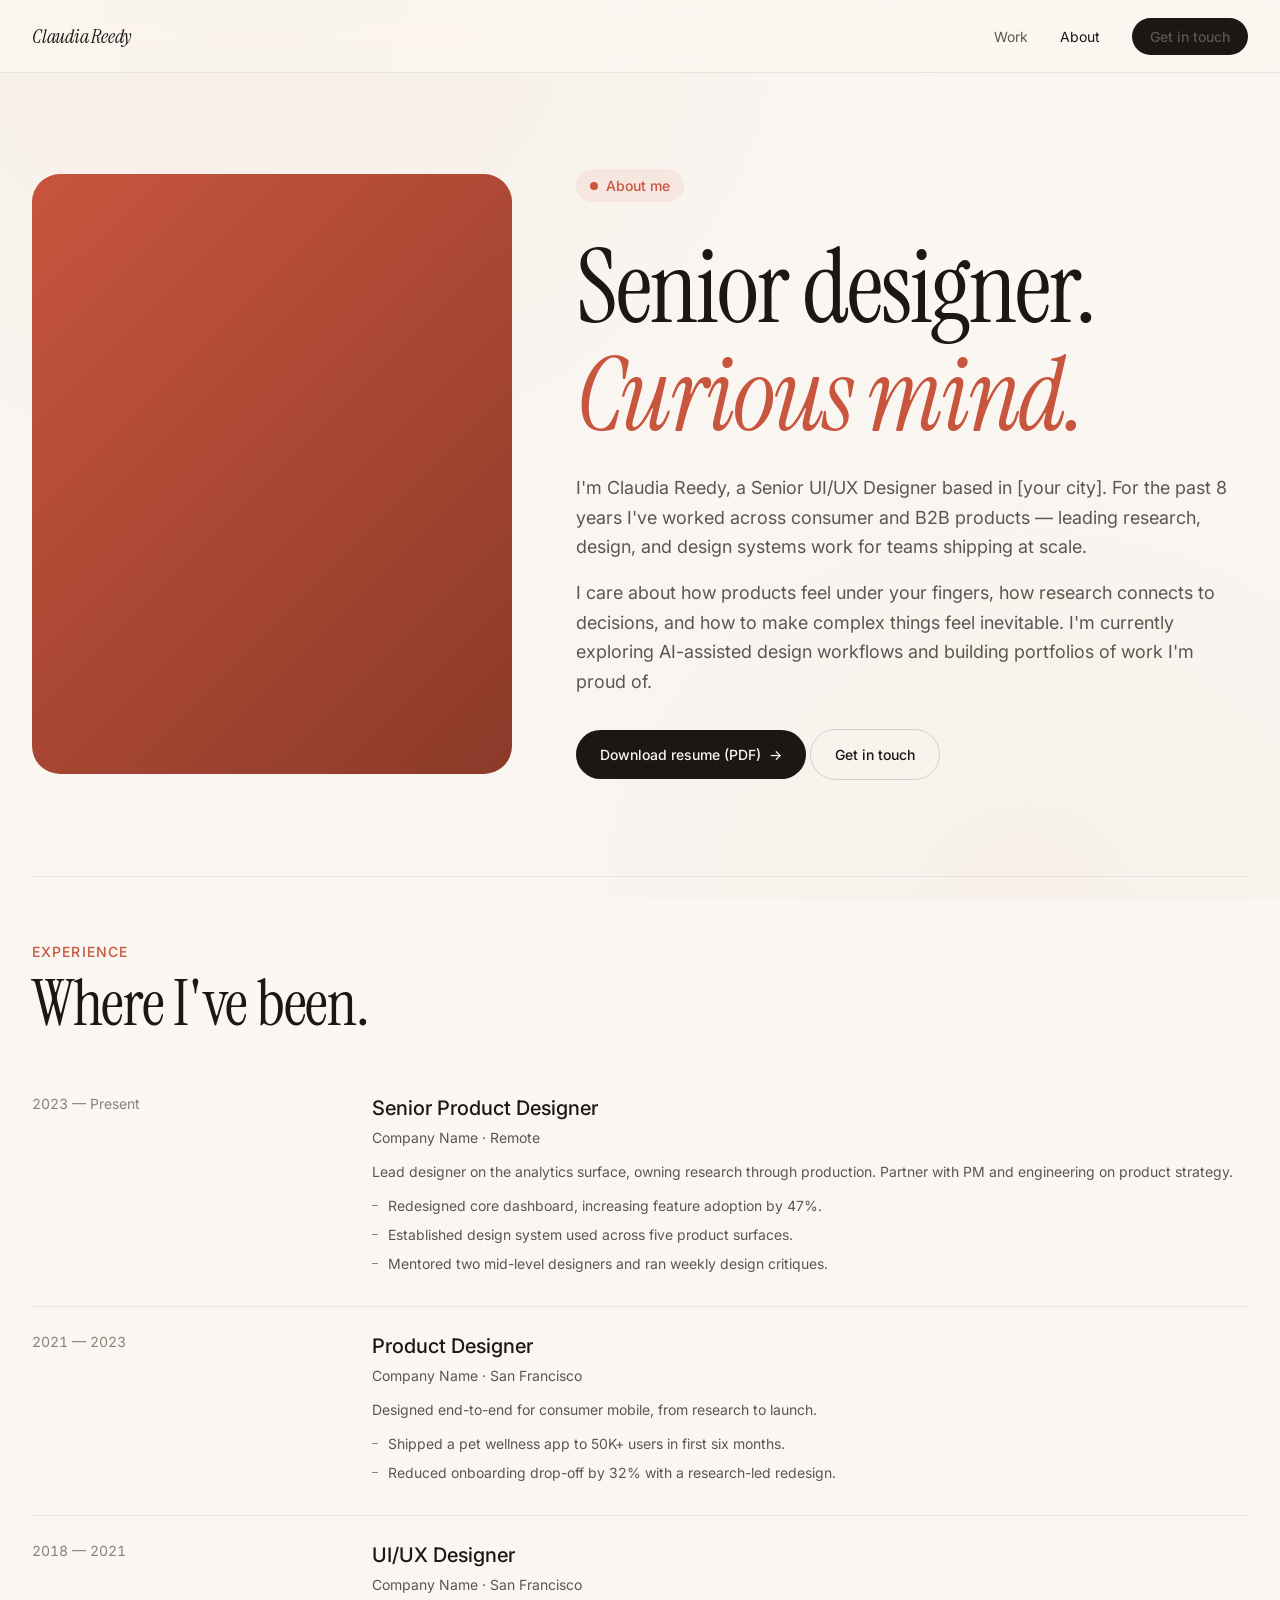
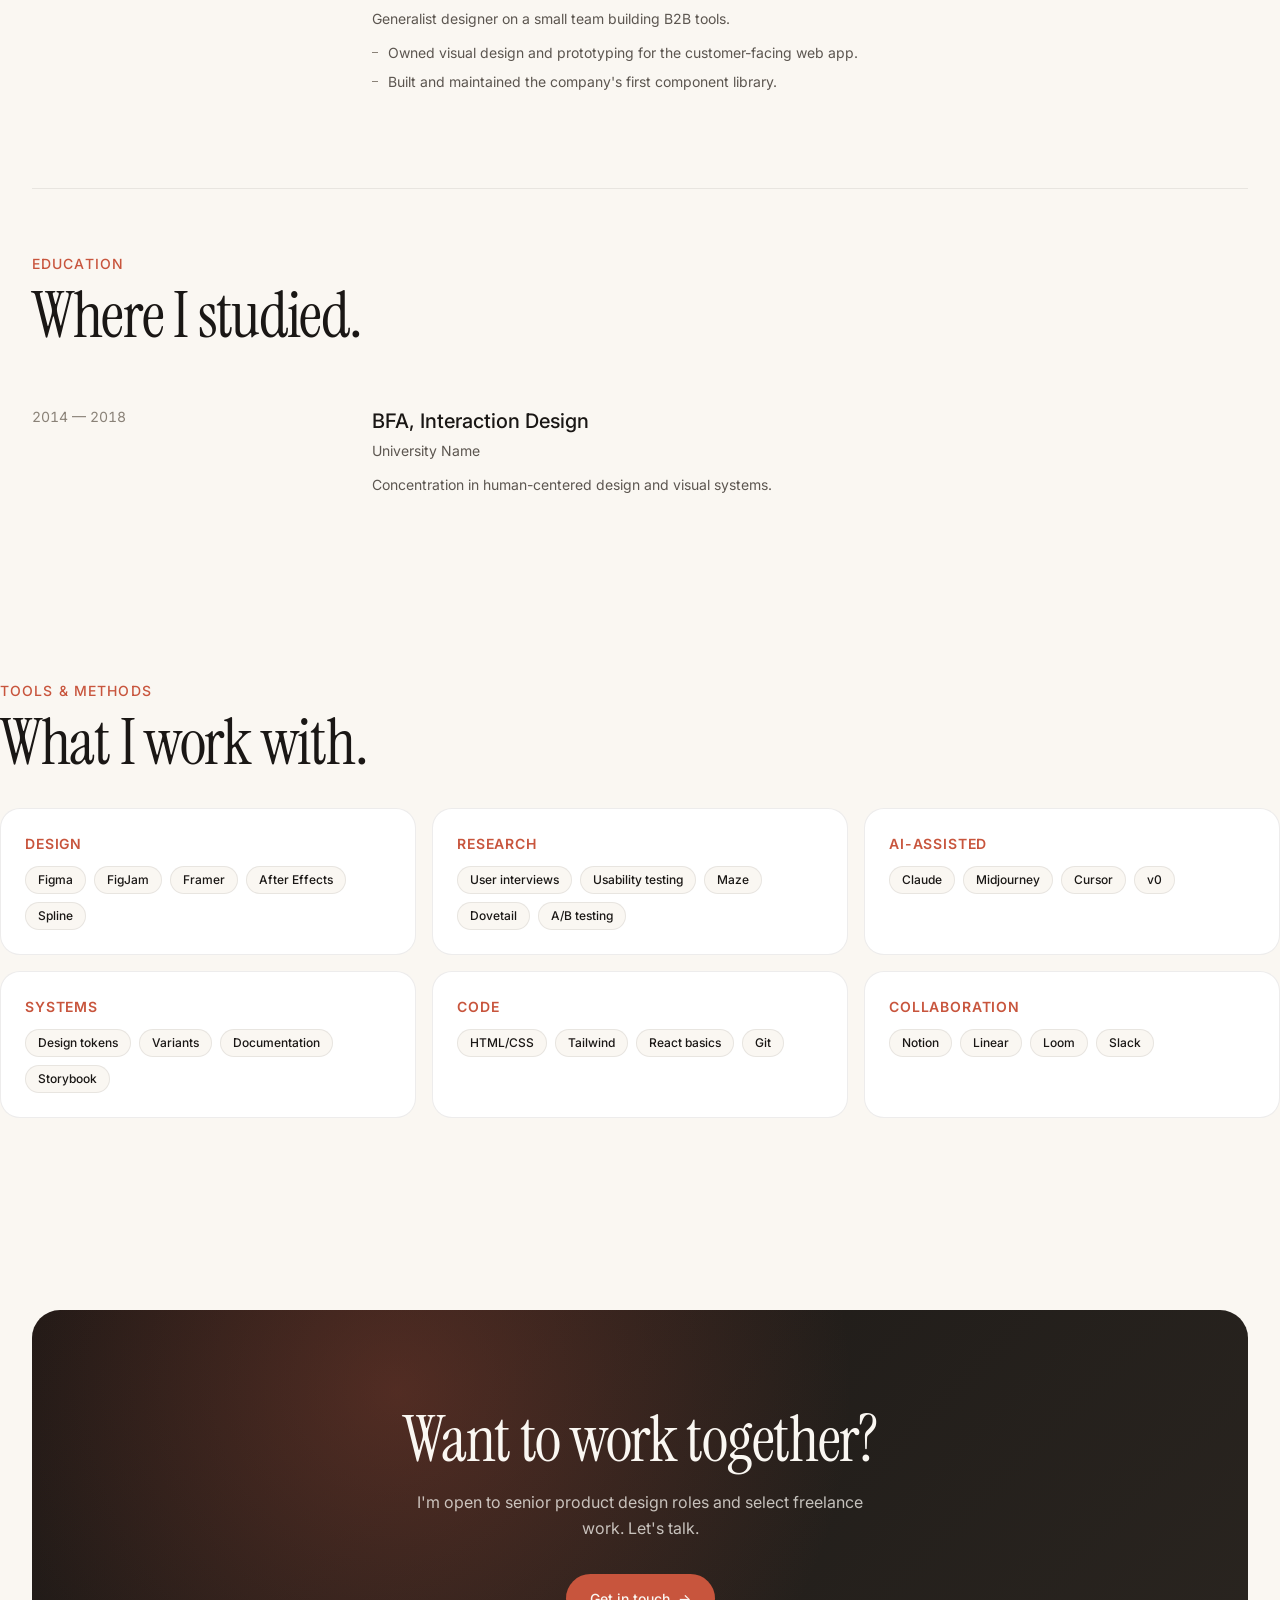
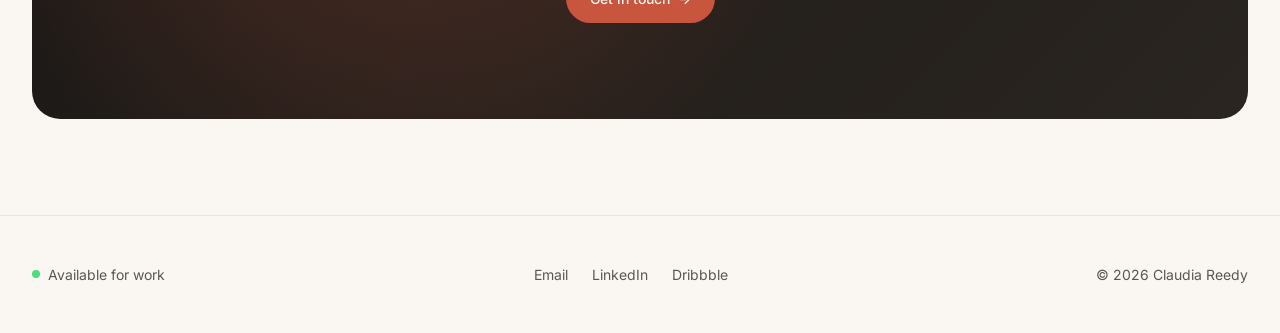
==== about.html @ d83b1065 "Initial portfolio scaffold Static HTML/CSS portfolio site for Claudia Reedy, Senior UI/UX Designer. " ====
<!DOCTYPE html>
<html lang="en">
<head>
  <meta charset="UTF-8" />
  <meta name="viewport" content="width=device-width, initial-scale=1.0" />
  <title>About — Claudia Reedy</title>
  <meta name="description" content="Senior UI/UX Designer with 8+ years of experience. Resume, skills, and tools." />
  <link rel="stylesheet" href="css/main.css" />
</head>
<body>

  <header class="nav">
    <div class="nav-inner">
      <a href="index.html" class="nav-brand">Claudia Reedy</a>
      <nav class="nav-links" aria-label="Primary">
        <a href="work.html">Work</a>
        <a href="about.html" class="is-active">About</a>
        <a href="contact.html" class="nav-cta">Get in touch</a>
      </nav>
    </div>
  </header>

  <main>

    <!-- About hero -->
    <section class="container">
      <div class="about-hero">
        <div class="about-photo">
          <!-- Replace with: <img src="assets/images/portrait.jpg" alt="Claudia Reedy" /> -->
        </div>
        <div>
          <div class="hero-eyebrow">About me</div>
          <h1 style="margin-bottom: 1.5rem; max-width: 14ch;">Senior designer. <em style="font-style: italic; color: var(--color-accent);">Curious mind.</em></h1>
          <p style="font-size: 1.125rem; line-height: 1.65; margin-bottom: 1rem;">
            I'm Claudia Reedy, a Senior UI/UX Designer based in [your city]. For the past 8 years I've worked across consumer and B2B products — leading research, design, and design systems work for teams shipping at scale.
          </p>
          <p style="font-size: 1.125rem; line-height: 1.65;">
            I care about how products feel under your fingers, how research connects to decisions, and how to make complex things feel inevitable. I'm currently exploring AI-assisted design workflows and building portfolios of work I'm proud of.
          </p>
          <div style="margin-top: 2rem;">
            <a href="assets/resume.pdf" class="btn btn-primary btn-arrow" download>Download resume (PDF)</a>
            <a href="contact.html" class="btn btn-secondary">Get in touch</a>
          </div>
        </div>
      </div>
    </section>

    <!-- Experience -->
    <section class="container">
      <div class="resume-section">
        <div class="section-eyebrow">Experience</div>
        <h2 style="margin-bottom: 2rem;">Where I've been.</h2>

        <div class="resume-row">
          <div class="resume-meta">2023 — Present</div>
          <div class="resume-body">
            <div class="resume-role">Senior Product Designer</div>
            <div class="resume-company">Company Name · Remote</div>
            <p>Lead designer on the analytics surface, owning research through production. Partner with PM and engineering on product strategy.</p>
            <ul>
              <li>Redesigned core dashboard, increasing feature adoption by 47%.</li>
              <li>Established design system used across five product surfaces.</li>
              <li>Mentored two mid-level designers and ran weekly design critiques.</li>
            </ul>
          </div>
        </div>

        <div class="resume-row">
          <div class="resume-meta">2021 — 2023</div>
          <div class="resume-body">
            <div class="resume-role">Product Designer</div>
            <div class="resume-company">Company Name · San Francisco</div>
            <p>Designed end-to-end for consumer mobile, from research to launch.</p>
            <ul>
              <li>Shipped a pet wellness app to 50K+ users in first six months.</li>
              <li>Reduced onboarding drop-off by 32% with a research-led redesign.</li>
            </ul>
          </div>
        </div>

        <div class="resume-row">
          <div class="resume-meta">2018 — 2021</div>
          <div class="resume-body">
            <div class="resume-role">UI/UX Designer</div>
            <div class="resume-company">Company Name · San Francisco</div>
            <p>Generalist designer on a small team building B2B tools.</p>
            <ul>
              <li>Owned visual design and prototyping for the customer-facing web app.</li>
              <li>Built and maintained the company's first component library.</li>
            </ul>
          </div>
        </div>
      </div>
    </section>

    <!-- Education -->
    <section class="container">
      <div class="resume-section">
        <div class="section-eyebrow">Education</div>
        <h2 style="margin-bottom: 2rem;">Where I studied.</h2>

        <div class="resume-row">
          <div class="resume-meta">2014 — 2018</div>
          <div class="resume-body">
            <div class="resume-role">BFA, Interaction Design</div>
            <div class="resume-company">University Name</div>
            <p>Concentration in human-centered design and visual systems.</p>
          </div>
        </div>
      </div>
    </section>

    <!-- Skills bento -->
    <section class="container section">
      <div class="section-eyebrow">Tools & methods</div>
      <h2 style="margin-bottom: 2rem;">What I work with.</h2>

      <div class="skills-bento">
        <div class="skill-card">
          <div class="skill-card-title">Design</div>
          <div class="skill-tags">
            <span class="skill-tag">Figma</span>
            <span class="skill-tag">FigJam</span>
            <span class="skill-tag">Framer</span>
            <span class="skill-tag">After Effects</span>
            <span class="skill-tag">Spline</span>
          </div>
        </div>
        <div class="skill-card">
          <div class="skill-card-title">Research</div>
          <div class="skill-tags">
            <span class="skill-tag">User interviews</span>
            <span class="skill-tag">Usability testing</span>
            <span class="skill-tag">Maze</span>
            <span class="skill-tag">Dovetail</span>
            <span class="skill-tag">A/B testing</span>
          </div>
        </div>
        <div class="skill-card">
          <div class="skill-card-title">AI-assisted</div>
          <div class="skill-tags">
            <span class="skill-tag">Claude</span>
            <span class="skill-tag">Midjourney</span>
            <span class="skill-tag">Cursor</span>
            <span class="skill-tag">v0</span>
          </div>
        </div>
        <div class="skill-card">
          <div class="skill-card-title">Systems</div>
          <div class="skill-tags">
            <span class="skill-tag">Design tokens</span>
            <span class="skill-tag">Variants</span>
            <span class="skill-tag">Documentation</span>
            <span class="skill-tag">Storybook</span>
          </div>
        </div>
        <div class="skill-card">
          <div class="skill-card-title">Code</div>
          <div class="skill-tags">
            <span class="skill-tag">HTML/CSS</span>
            <span class="skill-tag">Tailwind</span>
            <span class="skill-tag">React basics</span>
            <span class="skill-tag">Git</span>
          </div>
        </div>
        <div class="skill-card">
          <div class="skill-card-title">Collaboration</div>
          <div class="skill-tags">
            <span class="skill-tag">Notion</span>
            <span class="skill-tag">Linear</span>
            <span class="skill-tag">Loom</span>
            <span class="skill-tag">Slack</span>
          </div>
        </div>
      </div>
    </section>

    <!-- Contact CTA -->
    <section class="container">
      <div class="cta-section">
        <h2>Want to work together?</h2>
        <p>I'm open to senior product design roles and select freelance work. Let's talk.</p>
        <a href="contact.html" class="btn btn-primary btn-arrow">Get in touch</a>
      </div>
    </section>

  </main>

  <footer class="footer">
    <div class="container">
      <div class="footer-inner">
        <span class="footer-status">Available for work</span>
        <div class="footer-links">
          <a href="mailto:hello@claudiareedy.com">Email</a>
          <a href="https://linkedin.com" target="_blank" rel="noopener">LinkedIn</a>
          <a href="https://dribbble.com" target="_blank" rel="noopener">Dribbble</a>
        </div>
        <span>© 2026 Claudia Reedy</span>
      </div>
    </div>
  </footer>

  <script src="js/main.js"></script>
</body>
</html>
---- css/main.css ----
/* Main stylesheet — Claudia Reedy Portfolio */

@import url('variables.css');
@import url('reset.css');
@import url('animations.css');

@import url('https://fonts.googleapis.com/css2?family=Instrument+Serif:ital@0;1&family=Inter:wght@400;500;600;700&display=swap');

/* ==========================================================
   Base
   ========================================================== */

body {
  font-family: var(--font-body);
  font-size: var(--size-base);
  color: var(--color-fg);
  background-color: var(--color-bg);
  background-image:
    radial-gradient(at 20% 0%, rgba(200, 85, 61, 0.06) 0px, transparent 50%),
    radial-gradient(at 80% 100%, rgba(200, 85, 61, 0.04) 0px, transparent 50%);
  background-attachment: fixed;
}

h1, h2, h3, h4 {
  font-family: var(--font-display);
  font-weight: 400;
  line-height: 1.05;
  letter-spacing: -0.02em;
}

h1 { font-size: clamp(var(--size-4xl), 8vw, var(--size-6xl)); }
h2 { font-size: clamp(var(--size-3xl), 5vw, var(--size-5xl)); }
h3 { font-size: clamp(var(--size-2xl), 3vw, var(--size-3xl)); }
h4 { font-size: var(--size-xl); }

p { color: var(--color-fg-muted); line-height: 1.65; }

.italic { font-style: italic; }

/* ==========================================================
   Layout primitives
   ========================================================== */

.container {
  width: 100%;
  max-width: var(--container-max);
  margin: 0 auto;
  padding: 0 var(--space-6);
}

.container-narrow {
  width: 100%;
  max-width: var(--container-narrow);
  margin: 0 auto;
  padding: 0 var(--space-6);
}

.section {
  padding: var(--space-12) 0;
}

.section-lg { padding: var(--space-16) 0; }

@media (max-width: 768px) {
  .section { padding: var(--space-10) 0; }
  .section-lg { padding: var(--space-12) 0; }
}

/* ==========================================================
   Navigation
   ========================================================== */

.nav {
  position: sticky;
  top: 0;
  z-index: 50;
  backdrop-filter: blur(20px) saturate(180%);
  -webkit-backdrop-filter: blur(20px) saturate(180%);
  background-color: rgba(250, 247, 242, 0.72);
  border-bottom: 1px solid var(--color-border);
}

.nav-inner {
  display: flex;
  align-items: center;
  justify-content: space-between;
  height: 72px;
  max-width: var(--container-max);
  margin: 0 auto;
  padding: 0 var(--space-6);
}

.nav-brand {
  font-family: var(--font-display);
  font-size: var(--size-lg);
  font-style: italic;
  letter-spacing: -0.01em;
}

.nav-links {
  display: flex;
  align-items: center;
  gap: var(--space-6);
  font-size: var(--size-sm);
}

.nav-links a {
  color: var(--color-fg-muted);
  transition: color var(--duration-fast) var(--ease-out);
}

.nav-links a:hover { color: var(--color-fg); }
.nav-links a.is-active { color: var(--color-fg); }

.nav-cta {
  padding: 0.5rem 1.125rem;
  background-color: var(--color-fg);
  color: var(--color-bg);
  border-radius: var(--radius-full);
  font-weight: 500;
  transition: transform var(--duration-fast) var(--ease-out), background-color var(--duration-fast) var(--ease-out);
}

.nav-cta:hover { transform: translateY(-1px); background-color: var(--color-accent); color: var(--color-bg); }

@media (max-width: 640px) {
  .nav-links { gap: var(--space-4); }
  .nav-links a:not(.nav-cta) { display: none; }
}

/* ==========================================================
   Hero
   ========================================================== */

.hero {
  padding: var(--space-16) 0 var(--space-12);
}

.hero-eyebrow {
  display: inline-flex;
  align-items: center;
  gap: var(--space-2);
  padding: 0.375rem 0.875rem;
  background-color: var(--color-accent-soft);
  color: var(--color-accent);
  border-radius: var(--radius-full);
  font-size: var(--size-sm);
  font-weight: 500;
  margin-bottom: var(--space-6);
}

.hero-eyebrow::before {
  content: '';
  width: 8px;
  height: 8px;
  border-radius: 50%;
  background-color: var(--color-accent);
  animation: pulse 2s ease-in-out infinite;
}

.hero-headline {
  margin-bottom: var(--space-6);
  max-width: 18ch;
}

.hero-headline em {
  font-style: italic;
  color: var(--color-accent);
}

.hero-sub {
  font-size: var(--size-lg);
  color: var(--color-fg-muted);
  max-width: 56ch;
  line-height: 1.55;
  margin-bottom: var(--space-8);
}

.hero-actions {
  display: flex;
  gap: var(--space-3);
  flex-wrap: wrap;
}

/* ==========================================================
   Buttons
   ========================================================== */

.btn {
  display: inline-flex;
  align-items: center;
  gap: var(--space-2);
  padding: 0.875rem 1.5rem;
  border-radius: var(--radius-full);
  font-size: var(--size-sm);
  font-weight: 500;
  transition: transform var(--duration-fast) var(--ease-out), box-shadow var(--duration-fast) var(--ease-out), background-color var(--duration-fast) var(--ease-out);
  cursor: pointer;
}

.btn-primary {
  background-color: var(--color-fg);
  color: var(--color-bg);
}
.btn-primary:hover { transform: translateY(-2px); box-shadow: var(--shadow-md); }

.btn-secondary {
  background-color: transparent;
  color: var(--color-fg);
  border: 1px solid var(--color-border-strong);
}
.btn-secondary:hover { background-color: var(--color-bg-alt); transform: translateY(-2px); }

.btn-ghost {
  color: var(--color-fg);
  padding: 0.5rem 0.75rem;
}
.btn-ghost:hover { color: var(--color-accent); }

.btn-arrow::after {
  content: '→';
  transition: transform var(--duration-fast) var(--ease-out);
}
.btn-arrow:hover::after { transform: translateX(4px); }

/* ==========================================================
   Bento grid — featured work
   ========================================================== */

.bento {
  display: grid;
  grid-template-columns: repeat(6, 1fr);
  gap: var(--space-4);
}

.bento-item {
  position: relative;
  background-color: var(--color-bg-elevated);
  backdrop-filter: blur(20px);
  -webkit-backdrop-filter: blur(20px);
  border: 1px solid var(--color-border);
  border-radius: var(--radius-xl);
  padding: var(--space-6);
  overflow: hidden;
  transition: transform var(--duration-base) var(--ease-out), box-shadow var(--duration-base) var(--ease-out), border-color var(--duration-base) var(--ease-out);
  min-height: 280px;
  display: flex;
  flex-direction: column;
  justify-content: flex-end;
}

.bento-item:hover {
  transform: translateY(-4px);
  box-shadow: var(--shadow-lg);
  border-color: var(--color-border-strong);
}

.bento-item.span-4 { grid-column: span 4; }
.bento-item.span-3 { grid-column: span 3; }
.bento-item.span-2 { grid-column: span 2; }
.bento-item.span-6 { grid-column: span 6; }
.bento-item.tall { min-height: 420px; }

.bento-item-image {
  position: absolute;
  inset: 0;
  background: linear-gradient(135deg, var(--color-accent) 0%, #8B3A2A 100%);
  opacity: 0.85;
  z-index: 0;
}

.bento-item-image::after {
  content: '';
  position: absolute;
  inset: 0;
  background: linear-gradient(180deg, transparent 40%, rgba(0,0,0,0.4) 100%);
}

.bento-item-content {
  position: relative;
  z-index: 1;
}

.bento-item.has-image .bento-item-content {
  color: var(--color-bg);
}

.bento-item-tag {
  font-size: var(--size-xs);
  font-weight: 500;
  text-transform: uppercase;
  letter-spacing: 0.08em;
  margin-bottom: var(--space-2);
  opacity: 0.8;
}

.bento-item-title {
  font-family: var(--font-display);
  font-size: var(--size-2xl);
  line-height: 1.1;
  margin-bottom: var(--space-2);
}

.bento-item-summary {
  font-size: var(--size-sm);
  opacity: 0.85;
  line-height: 1.5;
}

@media (max-width: 1024px) {
  .bento { grid-template-columns: repeat(2, 1fr); }
  .bento-item.span-4, .bento-item.span-3, .bento-item.span-6 { grid-column: span 2; }
  .bento-item.span-2 { grid-column: span 1; }
}

@media (max-width: 640px) {
  .bento { grid-template-columns: 1fr; }
  .bento-item, .bento-item.span-4, .bento-item.span-3, .bento-item.span-2, .bento-item.span-6 { grid-column: span 1; }
}

/* ==========================================================
   Section header
   ========================================================== */

.section-head {
  display: flex;
  align-items: end;
  justify-content: space-between;
  margin-bottom: var(--space-8);
  gap: var(--space-6);
  flex-wrap: wrap;
}

.section-head-text { max-width: 48ch; }

.section-eyebrow {
  font-size: var(--size-sm);
  font-weight: 500;
  color: var(--color-accent);
  margin-bottom: var(--space-2);
  text-transform: uppercase;
  letter-spacing: 0.08em;
}

/* ==========================================================
   Stats strip
   ========================================================== */

.stats {
  display: grid;
  grid-template-columns: repeat(4, 1fr);
  gap: var(--space-6);
  padding: var(--space-8) 0;
  border-top: 1px solid var(--color-border);
  border-bottom: 1px solid var(--color-border);
}

.stat-value {
  font-family: var(--font-display);
  font-size: var(--size-4xl);
  line-height: 1;
  margin-bottom: var(--space-2);
}

.stat-value em { color: var(--color-accent); font-style: italic; }

.stat-label {
  font-size: var(--size-sm);
  color: var(--color-fg-muted);
  line-height: 1.4;
}

@media (max-width: 768px) {
  .stats { grid-template-columns: repeat(2, 1fr); gap: var(--space-5); }
}

/* ==========================================================
   Resume / About
   ========================================================== */

.about-hero {
  display: grid;
  grid-template-columns: 1fr 1.4fr;
  gap: var(--space-10);
  align-items: center;
  padding: var(--space-12) 0;
}

.about-photo {
  aspect-ratio: 4 / 5;
  border-radius: var(--radius-xl);
  background: linear-gradient(135deg, var(--color-accent) 0%, #8B3A2A 100%);
  overflow: hidden;
  position: relative;
}

.about-photo img { width: 100%; height: 100%; object-fit: cover; }

@media (max-width: 768px) {
  .about-hero { grid-template-columns: 1fr; gap: var(--space-6); }
  .about-photo { max-width: 320px; }
}

.resume-section { padding: var(--space-10) 0; border-top: 1px solid var(--color-border); }

.resume-row {
  display: grid;
  grid-template-columns: 1fr 3fr;
  gap: var(--space-8);
  padding: var(--space-5) 0;
}

.resume-row + .resume-row { border-top: 1px solid var(--color-border); }

.resume-meta {
  font-size: var(--size-sm);
  color: var(--color-fg-subtle);
  font-variant-numeric: tabular-nums;
}

.resume-role {
  font-size: var(--size-lg);
  font-weight: 500;
  margin-bottom: var(--space-1);
}

.resume-company {
  font-size: var(--size-sm);
  color: var(--color-fg-muted);
  margin-bottom: var(--space-3);
}

.resume-body p { font-size: var(--size-sm); }

.resume-body ul {
  list-style: none;
  margin-top: var(--space-3);
}

.resume-body ul li {
  font-size: var(--size-sm);
  color: var(--color-fg-muted);
  padding-left: var(--space-4);
  position: relative;
  margin-bottom: var(--space-2);
}

.resume-body ul li::before {
  content: '';
  position: absolute;
  left: 0;
  top: 0.7em;
  width: 6px;
  height: 1px;
  background-color: var(--color-fg-subtle);
}

@media (max-width: 768px) {
  .resume-row { grid-template-columns: 1fr; gap: var(--space-2); }
}

/* Skills bento */

.skills-bento {
  display: grid;
  grid-template-columns: repeat(3, 1fr);
  gap: var(--space-4);
}

.skill-card {
  background-color: var(--color-bg-alt);
  border: 1px solid var(--color-border);
  border-radius: var(--radius-lg);
  padding: var(--space-5);
}

.skill-card-title {
  font-size: var(--size-sm);
  font-weight: 600;
  margin-bottom: var(--space-3);
  color: var(--color-accent);
  text-transform: uppercase;
  letter-spacing: 0.06em;
}

.skill-tags {
  display: flex;
  flex-wrap: wrap;
  gap: var(--space-2);
}

.skill-tag {
  padding: 0.25rem 0.75rem;
  background-color: var(--color-bg);
  border: 1px solid var(--color-border);
  border-radius: var(--radius-full);
  font-size: var(--size-xs);
  font-weight: 500;
}

@media (max-width: 768px) {
  .skills-bento { grid-template-columns: 1fr; }
}

/* ==========================================================
   Case study
   ========================================================== */

.cs-hero {
  padding: var(--space-12) 0 var(--space-8);
  text-align: center;
}

.cs-meta {
  display: flex;
  justify-content: center;
  gap: var(--space-6);
  margin-top: var(--space-6);
  font-size: var(--size-sm);
  color: var(--color-fg-muted);
  flex-wrap: wrap;
}

.cs-meta-item strong {
  display: block;
  color: var(--color-fg);
  font-weight: 500;
  margin-bottom: 2px;
}

.cs-cover {
  margin: 0 auto;
  max-width: 1100px;
  aspect-ratio: 16 / 9;
  border-radius: var(--radius-xl);
  background: linear-gradient(135deg, var(--color-accent) 0%, #8B3A2A 100%);
  box-shadow: var(--shadow-xl);
}

.cs-section {
  padding: var(--space-10) 0;
}

.cs-section h2 {
  margin-bottom: var(--space-5);
}

.cs-section p {
  font-size: var(--size-md);
  margin-bottom: var(--space-4);
  max-width: 65ch;
}

.cs-callout {
  border-left: 3px solid var(--color-accent);
  padding: var(--space-4) var(--space-6);
  margin: var(--space-6) 0;
  font-family: var(--font-display);
  font-size: var(--size-2xl);
  line-height: 1.3;
  color: var(--color-fg);
}

/* ==========================================================
   Contact CTA section
   ========================================================== */

.cta-section {
  margin: var(--space-12) 0;
  padding: var(--space-12) var(--space-8);
  background: linear-gradient(135deg, var(--color-fg) 0%, #2A2520 100%);
  color: var(--color-bg);
  border-radius: var(--radius-xl);
  text-align: center;
  position: relative;
  overflow: hidden;
}

.cta-section::before {
  content: '';
  position: absolute;
  inset: 0;
  background: radial-gradient(circle at 30% 20%, rgba(200, 85, 61, 0.3), transparent 50%);
  pointer-events: none;
}

.cta-section h2 {
  color: var(--color-bg);
  margin-bottom: var(--space-4);
  position: relative;
}

.cta-section p {
  color: rgba(250, 247, 242, 0.75);
  max-width: 48ch;
  margin: 0 auto var(--space-6);
  position: relative;
}

.cta-section .btn-primary {
  background-color: var(--color-accent);
  color: var(--color-bg);
  position: relative;
}

.cta-section .btn-primary:hover { background-color: #D4624A; }

/* ==========================================================
   Footer
   ========================================================== */

.footer {
  border-top: 1px solid var(--color-border);
  padding: var(--space-8) 0;
  margin-top: var(--space-10);
}

.footer-inner {
  display: flex;
  justify-content: space-between;
  align-items: center;
  flex-wrap: wrap;
  gap: var(--space-4);
  font-size: var(--size-sm);
  color: var(--color-fg-muted);
}

.footer-links {
  display: flex;
  gap: var(--space-5);
}

.footer-links a:hover { color: var(--color-accent); }

.footer-status {
  display: inline-flex;
  align-items: center;
  gap: var(--space-2);
}

.footer-status::before {
  content: '';
  width: 8px;
  height: 8px;
  border-radius: 50%;
  background-color: #4ADE80;
  animation: pulse 2s ease-in-out infinite;
}

/* ==========================================================
   Forms
   ========================================================== */

.form {
  display: flex;
  flex-direction: column;
  gap: var(--space-4);
  max-width: 520px;
  margin: 0 auto;
}

.form-row {
  display: flex;
  flex-direction: column;
  gap: var(--space-2);
}

.form label {
  font-size: var(--size-sm);
  font-weight: 500;
}

.form input, .form textarea {
  padding: 0.875rem 1rem;
  background-color: var(--color-bg-alt);
  border: 1px solid var(--color-border);
  border-radius: var(--radius-md);
  font-family: inherit;
  font-size: var(--size-base);
  transition: border-color var(--duration-fast) var(--ease-out);
}

.form input:focus, .form textarea:focus {
  outline: none;
  border-color: var(--color-accent);
  box-shadow: 0 0 0 3px var(--color-accent-soft);
}

.form textarea { min-height: 140px; resize: vertical; }

/* ==========================================================
   Reveal animations (intersection observer adds .is-visible)
   ========================================================== */

.reveal {
  opacity: 0;
  transform: translateY(20px);
  transition: opacity var(--duration-slow) var(--ease-out), transform var(--duration-slow) var(--ease-out);
}

.reveal.is-visible {
  opacity: 1;
  transform: translateY(0);
}
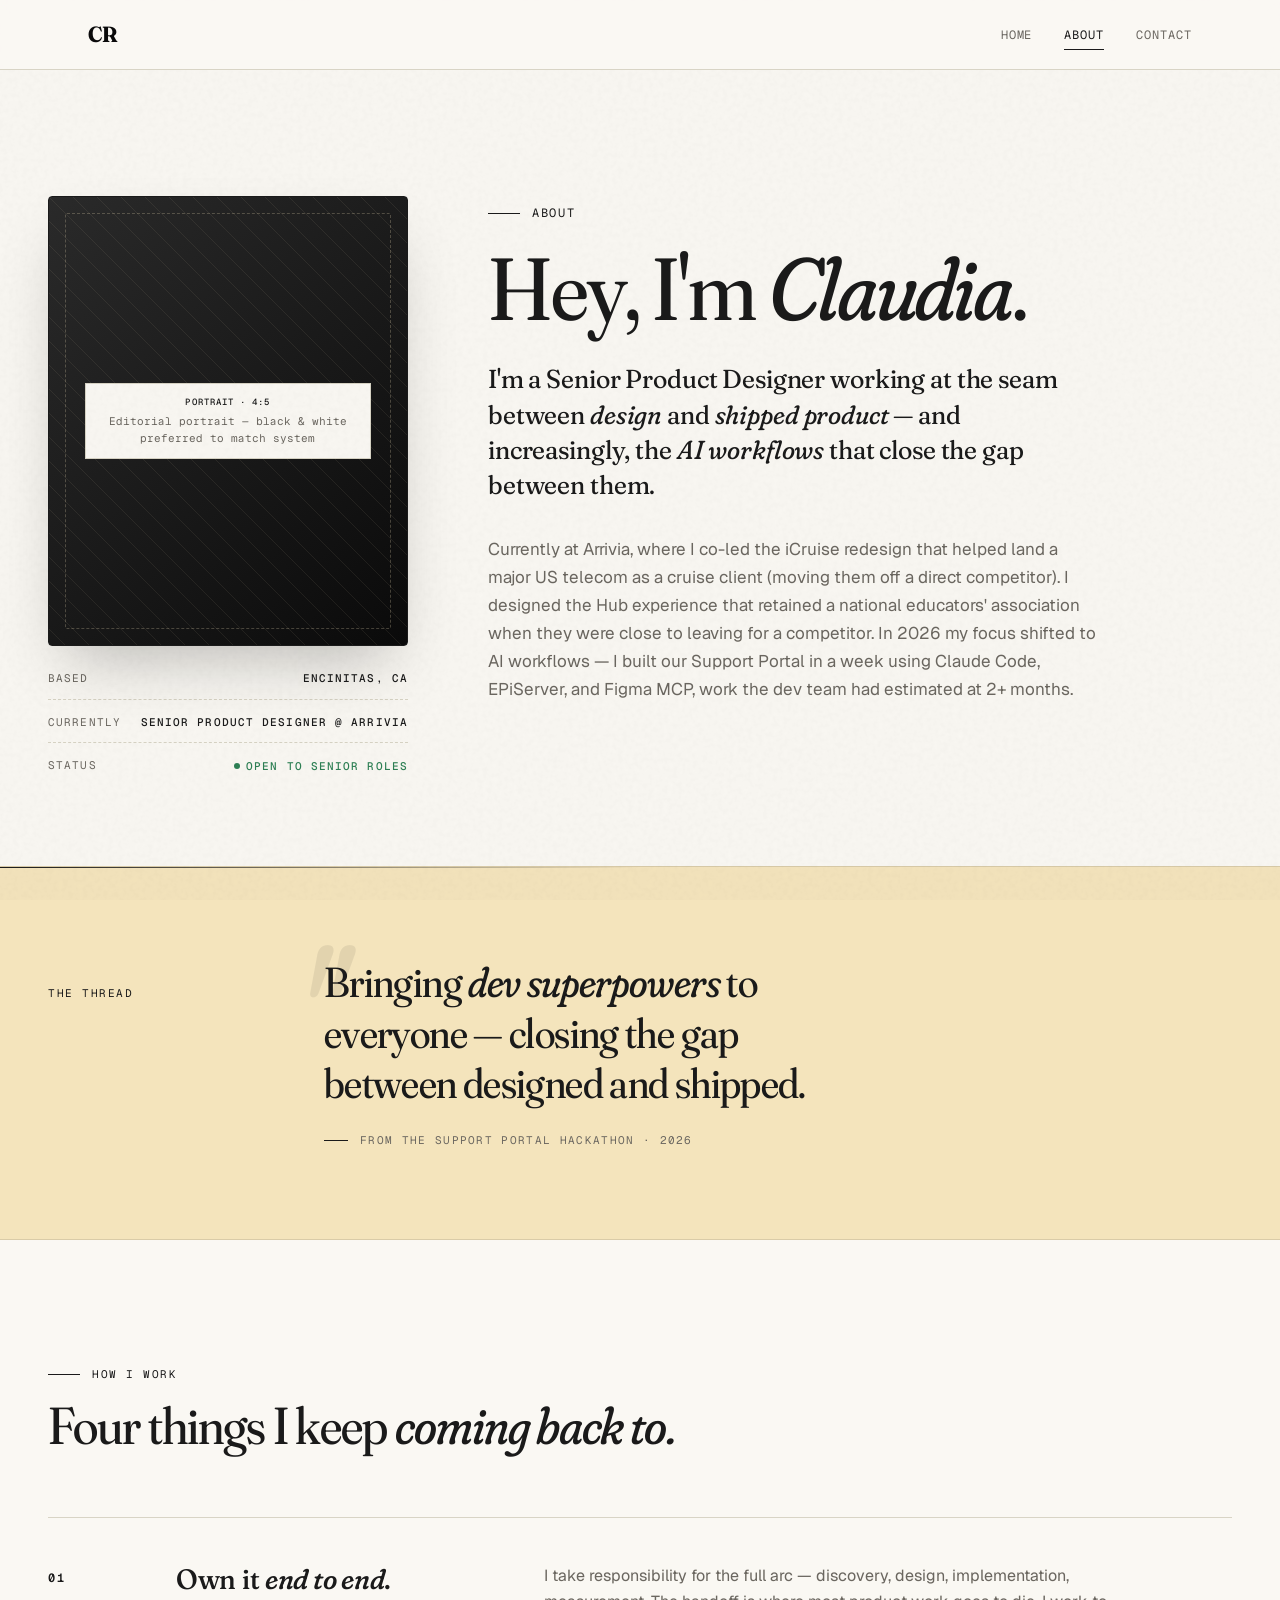
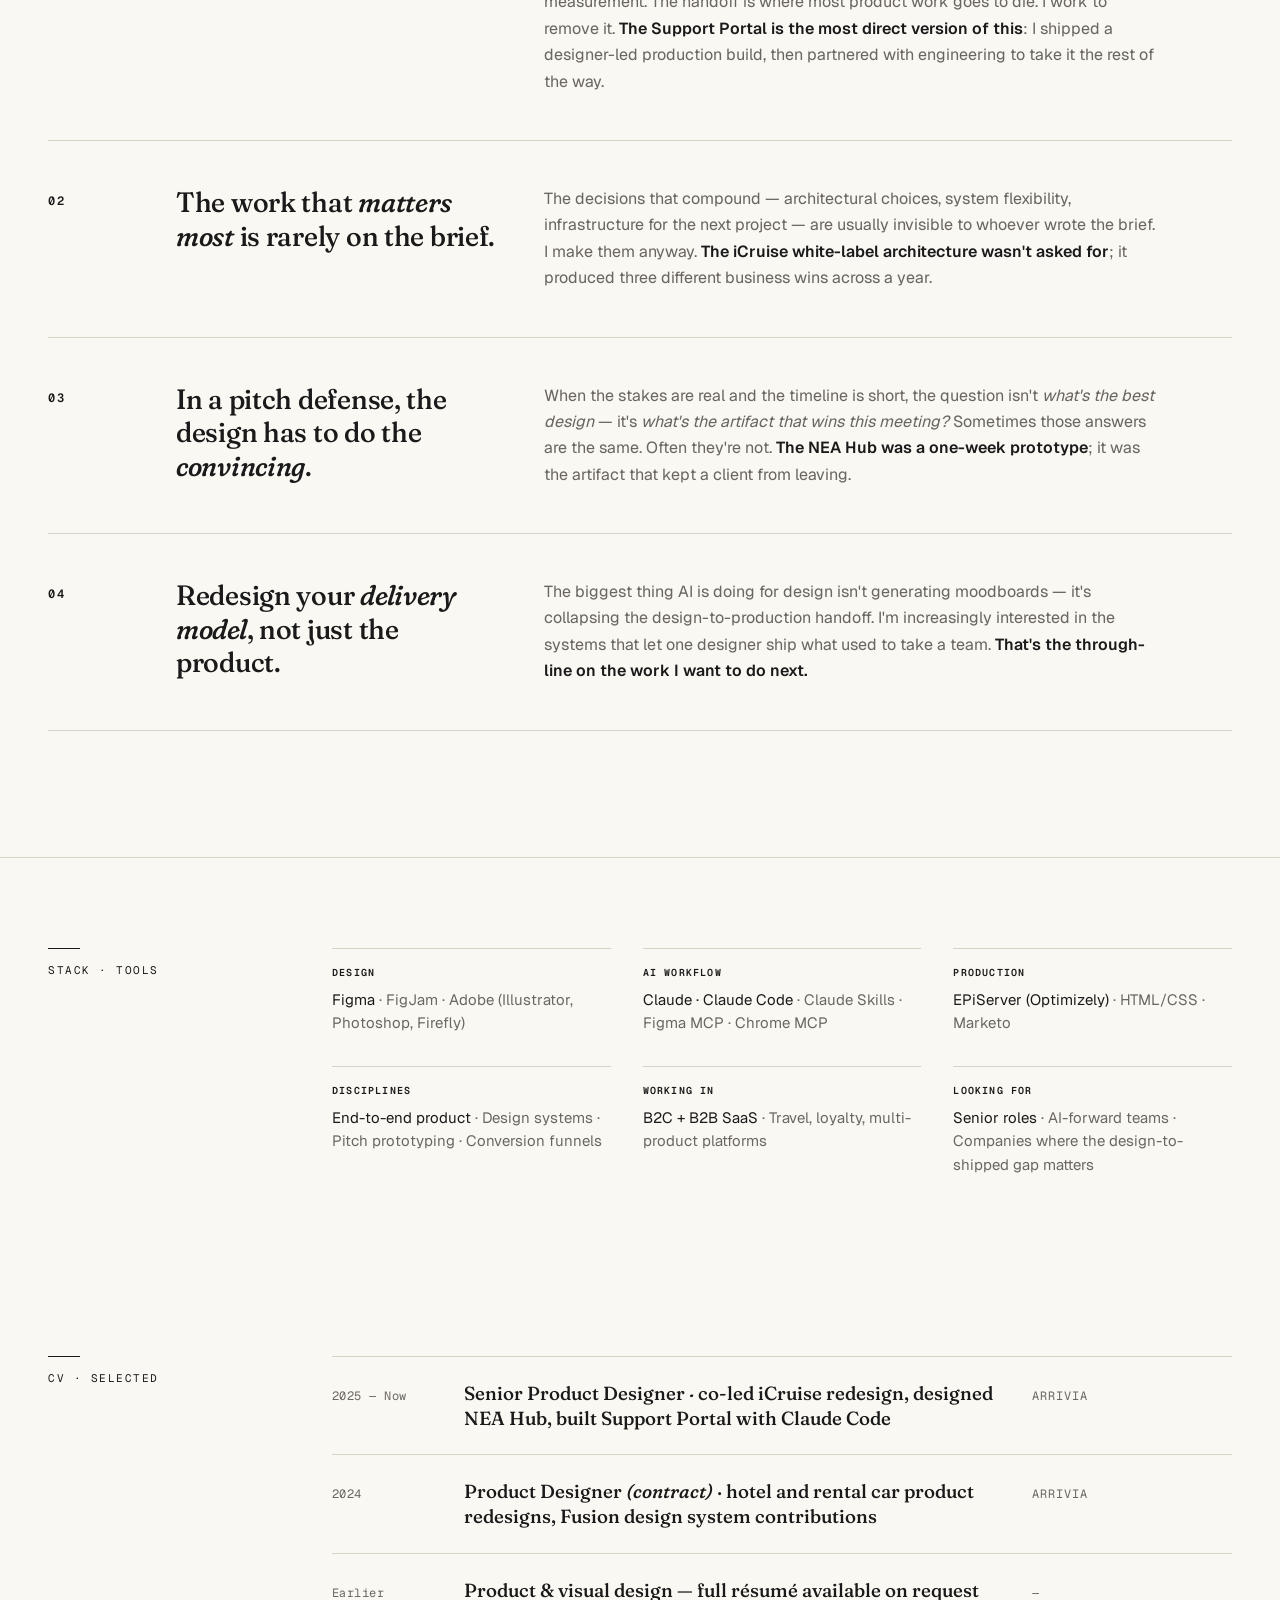
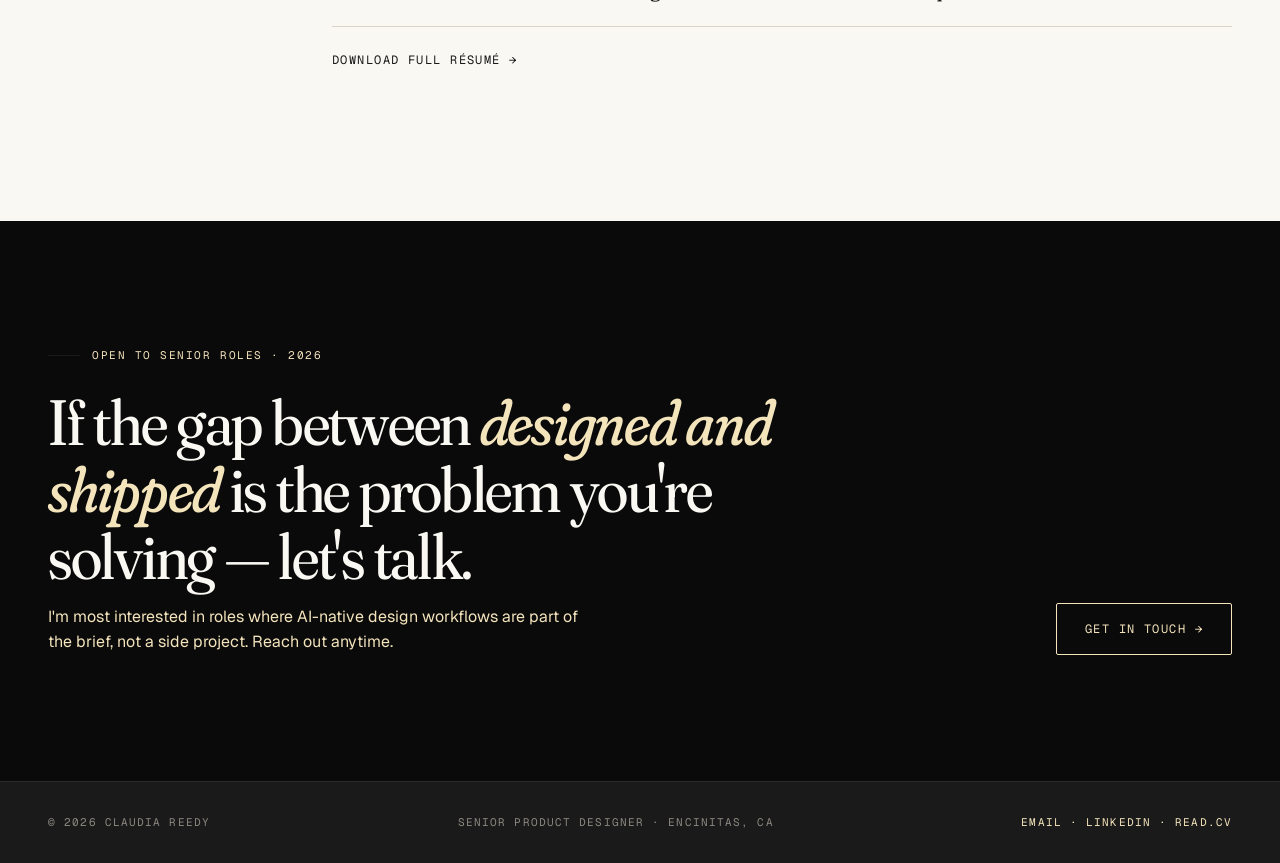
==== commit 1f16548b: "Refactor portfolio into shared CSS system Extract inline CSS into tokens / system / case-study / hom" ====
--- a/about.html
+++ b/about.html
@@ -1,205 +1,215 @@
 <!DOCTYPE html>
 <html lang="en">
 <head>
-  <meta charset="UTF-8" />
-  <meta name="viewport" content="width=device-width, initial-scale=1.0" />
-  <title>About — Claudia Reedy</title>
-  <meta name="description" content="Senior UI/UX Designer with 8+ years of experience. Resume, skills, and tools." />
-  <link rel="stylesheet" href="css/main.css" />
+<meta charset="UTF-8">
+<meta name="viewport" content="width=device-width, initial-scale=1.0">
+<title>About — Claudia Reedy</title>
+
+<link rel="preconnect" href="https://fonts.googleapis.com">
+<link rel="preconnect" href="https://fonts.gstatic.com" crossorigin>
+<link href="https://fonts.googleapis.com/css2?family=Fraunces:opsz,wght,SOFT@9..144,300..900,0..100&family=Geist:wght@300..700&family=Geist+Mono:wght@400..600&display=swap" rel="stylesheet">
+
+<link rel="stylesheet" href="styles/tokens.css">
+<link rel="stylesheet" href="styles/system.css">
+<link rel="stylesheet" href="styles/about.css">
+
+<script src="scripts/reveal.js" defer></script>
 </head>
-<body>
-
-  <header class="nav">
-    <div class="nav-inner">
-      <a href="index.html" class="nav-brand">Claudia Reedy</a>
-      <nav class="nav-links" aria-label="Primary">
-        <a href="work.html">Work</a>
-        <a href="about.html" class="is-active">About</a>
-        <a href="contact.html" class="nav-cta">Get in touch</a>
-      </nav>
-    </div>
-  </header>
-
-  <main>
-
-    <!-- About hero -->
-    <section class="container">
-      <div class="about-hero">
-        <div class="about-photo">
-          <!-- Replace with: <img src="assets/images/portrait.jpg" alt="Claudia Reedy" /> -->
-        </div>
-        <div>
-          <div class="hero-eyebrow">About me</div>
-          <h1 style="margin-bottom: 1.5rem; max-width: 14ch;">Senior designer. <em style="font-style: italic; color: var(--color-accent);">Curious mind.</em></h1>
-          <p style="font-size: 1.125rem; line-height: 1.65; margin-bottom: 1rem;">
-            I'm Claudia Reedy, a Senior UI/UX Designer based in [your city]. For the past 8 years I've worked across consumer and B2B products — leading research, design, and design systems work for teams shipping at scale.
-          </p>
-          <p style="font-size: 1.125rem; line-height: 1.65;">
-            I care about how products feel under your fingers, how research connects to decisions, and how to make complex things feel inevitable. I'm currently exploring AI-assisted design workflows and building portfolios of work I'm proud of.
-          </p>
-          <div style="margin-top: 2rem;">
-            <a href="assets/resume.pdf" class="btn btn-primary btn-arrow" download>Download resume (PDF)</a>
-            <a href="contact.html" class="btn btn-secondary">Get in touch</a>
+<body class="page-about">
+
+<nav class="top">
+  <div class="nav-inner">
+    <a href="index.html" class="logo">CR</a>
+    <div class="nav-links">
+      <a href="index.html">Home</a>
+      <a href="about.html" class="active">About</a>
+      <a href="#">Contact</a>
+    </div>
+  </div>
+</nav>
+
+<!-- ============ ABOUT HERO ============ -->
+<section class="about-hero">
+  <div class="about-hero-inner">
+
+    <div class="portrait-wrap">
+      <div class="portrait-frame">
+        <div class="portrait-label">
+          <div class="vlabel">
+            <span class="vlabel-tag">Portrait · 4:5</span>
+            Editorial portrait — black & white preferred to match system
           </div>
         </div>
       </div>
-    </section>
-
-    <!-- Experience -->
-    <section class="container">
-      <div class="resume-section">
-        <div class="section-eyebrow">Experience</div>
-        <h2 style="margin-bottom: 2rem;">Where I've been.</h2>
-
-        <div class="resume-row">
-          <div class="resume-meta">2023 — Present</div>
-          <div class="resume-body">
-            <div class="resume-role">Senior Product Designer</div>
-            <div class="resume-company">Company Name · Remote</div>
-            <p>Lead designer on the analytics surface, owning research through production. Partner with PM and engineering on product strategy.</p>
-            <ul>
-              <li>Redesigned core dashboard, increasing feature adoption by 47%.</li>
-              <li>Established design system used across five product surfaces.</li>
-              <li>Mentored two mid-level designers and ran weekly design critiques.</li>
-            </ul>
-          </div>
-        </div>
-
-        <div class="resume-row">
-          <div class="resume-meta">2021 — 2023</div>
-          <div class="resume-body">
-            <div class="resume-role">Product Designer</div>
-            <div class="resume-company">Company Name · San Francisco</div>
-            <p>Designed end-to-end for consumer mobile, from research to launch.</p>
-            <ul>
-              <li>Shipped a pet wellness app to 50K+ users in first six months.</li>
-              <li>Reduced onboarding drop-off by 32% with a research-led redesign.</li>
-            </ul>
-          </div>
-        </div>
-
-        <div class="resume-row">
-          <div class="resume-meta">2018 — 2021</div>
-          <div class="resume-body">
-            <div class="resume-role">UI/UX Designer</div>
-            <div class="resume-company">Company Name · San Francisco</div>
-            <p>Generalist designer on a small team building B2B tools.</p>
-            <ul>
-              <li>Owned visual design and prototyping for the customer-facing web app.</li>
-              <li>Built and maintained the company's first component library.</li>
-            </ul>
-          </div>
-        </div>
-      </div>
-    </section>
-
-    <!-- Education -->
-    <section class="container">
-      <div class="resume-section">
-        <div class="section-eyebrow">Education</div>
-        <h2 style="margin-bottom: 2rem;">Where I studied.</h2>
-
-        <div class="resume-row">
-          <div class="resume-meta">2014 — 2018</div>
-          <div class="resume-body">
-            <div class="resume-role">BFA, Interaction Design</div>
-            <div class="resume-company">University Name</div>
-            <p>Concentration in human-centered design and visual systems.</p>
-          </div>
-        </div>
-      </div>
-    </section>
-
-    <!-- Skills bento -->
-    <section class="container section">
-      <div class="section-eyebrow">Tools & methods</div>
-      <h2 style="margin-bottom: 2rem;">What I work with.</h2>
-
-      <div class="skills-bento">
-        <div class="skill-card">
-          <div class="skill-card-title">Design</div>
-          <div class="skill-tags">
-            <span class="skill-tag">Figma</span>
-            <span class="skill-tag">FigJam</span>
-            <span class="skill-tag">Framer</span>
-            <span class="skill-tag">After Effects</span>
-            <span class="skill-tag">Spline</span>
-          </div>
-        </div>
-        <div class="skill-card">
-          <div class="skill-card-title">Research</div>
-          <div class="skill-tags">
-            <span class="skill-tag">User interviews</span>
-            <span class="skill-tag">Usability testing</span>
-            <span class="skill-tag">Maze</span>
-            <span class="skill-tag">Dovetail</span>
-            <span class="skill-tag">A/B testing</span>
-          </div>
-        </div>
-        <div class="skill-card">
-          <div class="skill-card-title">AI-assisted</div>
-          <div class="skill-tags">
-            <span class="skill-tag">Claude</span>
-            <span class="skill-tag">Midjourney</span>
-            <span class="skill-tag">Cursor</span>
-            <span class="skill-tag">v0</span>
-          </div>
-        </div>
-        <div class="skill-card">
-          <div class="skill-card-title">Systems</div>
-          <div class="skill-tags">
-            <span class="skill-tag">Design tokens</span>
-            <span class="skill-tag">Variants</span>
-            <span class="skill-tag">Documentation</span>
-            <span class="skill-tag">Storybook</span>
-          </div>
-        </div>
-        <div class="skill-card">
-          <div class="skill-card-title">Code</div>
-          <div class="skill-tags">
-            <span class="skill-tag">HTML/CSS</span>
-            <span class="skill-tag">Tailwind</span>
-            <span class="skill-tag">React basics</span>
-            <span class="skill-tag">Git</span>
-          </div>
-        </div>
-        <div class="skill-card">
-          <div class="skill-card-title">Collaboration</div>
-          <div class="skill-tags">
-            <span class="skill-tag">Notion</span>
-            <span class="skill-tag">Linear</span>
-            <span class="skill-tag">Loom</span>
-            <span class="skill-tag">Slack</span>
-          </div>
-        </div>
-      </div>
-    </section>
-
-    <!-- Contact CTA -->
-    <section class="container">
-      <div class="cta-section">
-        <h2>Want to work together?</h2>
-        <p>I'm open to senior product design roles and select freelance work. Let's talk.</p>
-        <a href="contact.html" class="btn btn-primary btn-arrow">Get in touch</a>
-      </div>
-    </section>
-
-  </main>
-
-  <footer class="footer">
-    <div class="container">
-      <div class="footer-inner">
-        <span class="footer-status">Available for work</span>
-        <div class="footer-links">
-          <a href="mailto:hello@claudiareedy.com">Email</a>
-          <a href="https://linkedin.com" target="_blank" rel="noopener">LinkedIn</a>
-          <a href="https://dribbble.com" target="_blank" rel="noopener">Dribbble</a>
-        </div>
-        <span>© 2026 Claudia Reedy</span>
-      </div>
-    </div>
-  </footer>
-
-  <script src="js/main.js"></script>
+      <div class="portrait-meta">
+        <div class="portrait-stat">
+          <span class="label">Based</span>
+          <span class="val">Encinitas, CA</span>
+        </div>
+        <div class="portrait-stat">
+          <span class="label">Currently</span>
+          <span class="val">Senior Product Designer @ Arrivia</span>
+        </div>
+        <div class="portrait-stat">
+          <span class="label">Status</span>
+          <span class="val green">Open to senior roles</span>
+        </div>
+      </div>
+    </div>
+
+    <div class="about-intro">
+      <div class="about-eyebrow">About</div>
+      <h1 class="about-title">Hey, I'm <em>Claudia</em>.</h1>
+
+      <p class="about-lede">
+        I'm a Senior Product Designer working at the seam between <em>design</em> and <em>shipped product</em> — and increasingly, the <em>AI workflows</em> that close the gap between them.
+      </p>
+
+      <p class="about-supporting">
+        Currently at Arrivia, where I co-led the iCruise redesign that helped land a major US telecom as a cruise client (moving them off a direct competitor). I designed the Hub experience that retained a national educators' association when they were close to leaving for a competitor. In 2026 my focus shifted to AI workflows — I built our Support Portal in a week using Claude Code, EPiServer, and Figma MCP, work the dev team had estimated at 2+ months.
+      </p>
+    </div>
+  </div>
+</section>
+
+<!-- ============ THE THREAD ============ -->
+<section class="thread" data-reveal>
+  <div class="thread-inner">
+    <div class="thread-label">The thread</div>
+    <div>
+      <p class="thread-quote">
+        Bringing <em>dev superpowers</em> to everyone — closing the gap between designed and shipped.
+      </p>
+      <div class="thread-attribution">From the Support Portal hackathon · 2026</div>
+    </div>
+  </div>
+</section>
+
+<!-- ============ HOW I WORK ============ -->
+<section class="how" data-reveal>
+  <div class="how-inner">
+    <div class="how-header">
+      <div class="how-eyebrow">How I work</div>
+      <h2 class="how-title">Four things I keep <em>coming back to.</em></h2>
+    </div>
+
+    <div class="principles">
+
+      <div class="principle">
+        <div class="principle-num">01</div>
+        <div class="principle-headline">Own it <em>end to end</em>.</div>
+        <p class="principle-body">I take responsibility for the full arc — discovery, design, implementation, measurement. The handoff is where most product work goes to die. I work to remove it. <strong>The Support Portal is the most direct version of this</strong>: I shipped a designer-led production build, then partnered with engineering to take it the rest of the way.</p>
+      </div>
+
+      <div class="principle">
+        <div class="principle-num">02</div>
+        <div class="principle-headline">The work that <em>matters most</em> is rarely on the brief.</div>
+        <p class="principle-body">The decisions that compound — architectural choices, system flexibility, infrastructure for the next project — are usually invisible to whoever wrote the brief. I make them anyway. <strong>The iCruise white-label architecture wasn't asked for</strong>; it produced three different business wins across a year.</p>
+      </div>
+
+      <div class="principle">
+        <div class="principle-num">03</div>
+        <div class="principle-headline">In a pitch defense, the design has to do the <em>convincing</em>.</div>
+        <p class="principle-body">When the stakes are real and the timeline is short, the question isn't <em>what's the best design</em> — it's <em>what's the artifact that wins this meeting?</em> Sometimes those answers are the same. Often they're not. <strong>The NEA Hub was a one-week prototype</strong>; it was the artifact that kept a client from leaving.</p>
+      </div>
+
+      <div class="principle">
+        <div class="principle-num">04</div>
+        <div class="principle-headline">Redesign your <em>delivery model</em>, not just the product.</div>
+        <p class="principle-body">The biggest thing AI is doing for design isn't generating moodboards — it's collapsing the design-to-production handoff. I'm increasingly interested in the systems that let one designer ship what used to take a team. <strong>That's the through-line on the work I want to do next.</strong></p>
+      </div>
+
+    </div>
+  </div>
+</section>
+
+<!-- ============ STACK ============ -->
+<section class="stack" data-reveal>
+  <div class="stack-inner">
+    <div class="stack-label">Stack · Tools</div>
+    <div class="stack-grid">
+
+      <div class="stack-cell">
+        <div class="stack-cell-label">Design</div>
+        <div class="stack-cell-list">Figma <span>· FigJam · Adobe (Illustrator, Photoshop, Firefly)</span></div>
+      </div>
+
+      <div class="stack-cell">
+        <div class="stack-cell-label">AI Workflow</div>
+        <div class="stack-cell-list">Claude · Claude Code <span>· Claude Skills · Figma MCP · Chrome MCP</span></div>
+      </div>
+
+      <div class="stack-cell">
+        <div class="stack-cell-label">Production</div>
+        <div class="stack-cell-list">EPiServer (Optimizely) <span>· HTML/CSS · Marketo</span></div>
+      </div>
+
+      <div class="stack-cell">
+        <div class="stack-cell-label">Disciplines</div>
+        <div class="stack-cell-list">End-to-end product <span>· Design systems · Pitch prototyping · Conversion funnels</span></div>
+      </div>
+
+      <div class="stack-cell">
+        <div class="stack-cell-label">Working In</div>
+        <div class="stack-cell-list">B2C + B2B SaaS <span>· Travel, loyalty, multi-product platforms</span></div>
+      </div>
+
+      <div class="stack-cell">
+        <div class="stack-cell-label">Looking For</div>
+        <div class="stack-cell-list">Senior roles <span>· AI-forward teams · Companies where the design-to-shipped gap matters</span></div>
+      </div>
+
+    </div>
+  </div>
+</section>
+
+<!-- ============ CV ============ -->
+<section class="cv" data-reveal>
+  <div class="cv-inner">
+    <div class="cv-label">CV · Selected</div>
+    <div>
+      <div class="cv-list">
+        <div class="cv-row">
+          <div class="cv-year">2025 — Now</div>
+          <div class="cv-role">Senior Product Designer <em>·</em> co-led iCruise redesign, designed NEA Hub, built Support Portal with Claude Code</div>
+          <div class="cv-org">Arrivia</div>
+        </div>
+        <div class="cv-row">
+          <div class="cv-year">2024</div>
+          <div class="cv-role">Product Designer <em>(contract)</em> · hotel and rental car product redesigns, Fusion design system contributions</div>
+          <div class="cv-org">Arrivia</div>
+        </div>
+        <div class="cv-row">
+          <div class="cv-year">Earlier</div>
+          <div class="cv-role">Product & visual design — full résumé available on request</div>
+          <div class="cv-org">—</div>
+        </div>
+      </div>
+
+      <a href="#" class="cv-link">Download full résumé →</a>
+    </div>
+  </div>
+</section>
+
+<!-- ============ CTA ============ -->
+<section class="cta" data-reveal>
+  <div class="cta-inner">
+    <div>
+      <div class="cta-eyebrow">Open to senior roles · 2026</div>
+      <h2 class="cta-title">If the gap between <em>designed and shipped</em> is the problem you're solving — let's talk.</h2>
+      <p class="cta-sub">I'm most interested in roles where AI-native design workflows are part of the brief, not a side project. Reach out anytime.</p>
+    </div>
+    <a href="#" class="cta-button">Get in touch →</a>
+  </div>
+</section>
+
+<footer class="site">
+  <div class="footer-inner">
+    <span>© 2026 Claudia Reedy</span>
+    <span>Senior Product Designer · Encinitas, CA</span>
+    <a href="#">Email · LinkedIn · Read.cv</a>
+  </div>
+</footer>
+
 </body>
 </html>
--- a/styles/tokens.css
+++ b/styles/tokens.css
@@ -0,0 +1,85 @@
+/* ============================================================
+ * tokens.css
+ * CSS variables, font wiring, base reset, page-wide ambient styles.
+ * Loaded first on every page.
+ * ============================================================ */
+
+:root {
+  /* Colors */
+  --black: #0a0a0a;        /* hero blocks, metric panel backgrounds */
+  --ink: #1a1a1a;          /* body text, accent rules */
+  --bg: #faf8f3;           /* warm off-white page background */
+  --bg-warm: #f4e4bc;      /* cream accent (intro strip, thread, dark-surface warmth) */
+  --cream: #f4e4bc;        /* alias for --bg-warm */
+  --rule: #d8d4c5;         /* borders and rules */
+  --muted: #6b6760;        /* secondary text */
+  --muted-soft: #8c8780;   /* tertiary text */
+
+  /* Accent (formerly --rust). Kept identical to --ink so the system reads as monochrome. */
+  --accent: #1a1a1a;
+  --accent-deep: #0a0a0a;
+
+  /* Type families */
+  --display: 'Fraunces', Georgia, serif;
+  --sans: 'Geist', -apple-system, sans-serif;
+  --mono: 'Geist Mono', 'SF Mono', monospace;
+
+  /* Layout */
+  --max-w: 1200px;
+  --measure: 640px;
+  --pad: clamp(20px, 4vw, 48px);
+}
+
+* {
+  box-sizing: border-box;
+  margin: 0;
+  padding: 0;
+}
+
+html {
+  scroll-behavior: smooth;
+}
+
+body {
+  font-family: var(--sans);
+  background: var(--bg);
+  color: var(--ink);
+  -webkit-font-smoothing: antialiased;
+  font-feature-settings: 'ss01', 'ss02';
+  line-height: 1.5;
+  position: relative;
+}
+
+/* Subtle paper grain — fixed, behind content, multiplies into the page */
+body::before {
+  content: '';
+  position: fixed;
+  inset: 0;
+  pointer-events: none;
+  z-index: 1;
+  background-image: url("data:image/svg+xml,%3Csvg viewBox='0 0 200 200' xmlns='http://www.w3.org/2000/svg'%3E%3Cfilter id='n'%3E%3CfeTurbulence type='fractalNoise' baseFrequency='0.9' numOctaves='2' stitchTiles='stitch'/%3E%3CfeColorMatrix values='0 0 0 0 0 0 0 0 0 0 0 0 0 0 0 0 0 0 0.04 0'/%3E%3C/filter%3E%3Crect width='100%25' height='100%25' filter='url(%23n)'/%3E%3C/svg%3E");
+  opacity: 0.6;
+  mix-blend-mode: multiply;
+}
+
+::selection {
+  background: var(--accent);
+  color: var(--bg);
+}
+
+/* Scroll-triggered reveal — applied by reveal.js */
+@keyframes fadeUp {
+  from { opacity: 0; transform: translateY(16px); }
+  to   { opacity: 1; transform: translateY(0); }
+}
+
+.reveal {
+  opacity: 0;
+  transform: translateY(20px);
+  transition: opacity 0.7s ease-out, transform 0.7s ease-out;
+}
+
+.reveal.in {
+  opacity: 1;
+  transform: translateY(0);
+}
--- a/styles/system.css
+++ b/styles/system.css
@@ -0,0 +1,753 @@
+/* ============================================================
+ * system.css
+ * Shared components used on more than one page: nav, hero shell,
+ * eyebrow, hook, numbers wrapper, body section, divider, visual
+ * block, next-up footer, site footer, CTA strip.
+ * Loaded after tokens.css on every page.
+ * ============================================================ */
+
+/* ============ NAV ============ */
+nav.top {
+  position: sticky;
+  top: 0;
+  z-index: 100;
+  background: rgba(250, 248, 243, 0.92);
+  backdrop-filter: blur(12px);
+  -webkit-backdrop-filter: blur(12px);
+  border-bottom: 1px solid var(--rule);
+}
+
+.nav-inner {
+  max-width: var(--max-w);
+  margin: 0 auto;
+  padding: 18px var(--pad);
+  display: flex;
+  align-items: center;
+  justify-content: space-between;
+}
+
+.logo {
+  font-family: var(--display);
+  font-weight: 700;
+  font-size: 22px;
+  letter-spacing: -0.02em;
+  color: var(--black);
+  text-decoration: none;
+  font-variation-settings: 'opsz' 144, 'SOFT' 50;
+}
+
+.nav-links {
+  display: flex;
+  gap: 32px;
+  align-items: center;
+}
+
+.nav-links a {
+  font-family: var(--mono);
+  font-size: 12px;
+  text-transform: uppercase;
+  letter-spacing: 0.08em;
+  color: var(--muted);
+  text-decoration: none;
+  transition: color 0.2s;
+}
+
+.nav-links a:hover,
+.nav-links a.active {
+  color: var(--ink);
+}
+
+.nav-links a.active {
+  position: relative;
+}
+
+.nav-links a.active::after {
+  content: '';
+  position: absolute;
+  bottom: -6px;
+  left: 0;
+  right: 0;
+  height: 1px;
+  background: var(--accent);
+}
+
+.back-link {
+  font-family: var(--mono);
+  font-size: 12px;
+  text-transform: uppercase;
+  letter-spacing: 0.08em;
+  color: var(--muted);
+  text-decoration: none;
+  display: inline-flex;
+  align-items: center;
+  gap: 8px;
+  transition: color 0.2s, gap 0.2s;
+}
+
+.back-link:hover {
+  color: var(--accent);
+  gap: 12px;
+}
+
+/* ============ HERO SHELL ============
+   The black-block container. Used on home + every case study.
+   Inside content (.eyebrow, .hero-title, etc.) defined below for the
+   case-study pattern; home.css overrides via .hero--home modifier. */
+section.hero {
+  background: var(--black);
+  color: var(--bg);
+  padding: clamp(80px, 14vh, 160px) var(--pad) clamp(80px, 14vh, 140px);
+  position: relative;
+  overflow: hidden;
+}
+
+.hero-inner {
+  max-width: var(--max-w);
+  margin: 0 auto;
+}
+
+/* Case-study hero eyebrow (mono label + trailing rule) */
+.eyebrow {
+  font-family: var(--mono);
+  font-size: 12px;
+  text-transform: uppercase;
+  letter-spacing: 0.14em;
+  color: var(--cream);
+  margin-bottom: 32px;
+  display: flex;
+  align-items: center;
+  gap: 16px;
+  opacity: 0;
+  animation: fadeUp 0.8s 0.1s forwards;
+}
+
+.eyebrow::after {
+  content: '';
+  flex: 1;
+  max-width: 80px;
+  height: 1px;
+  background: var(--cream);
+  opacity: 0.35;
+}
+
+h1.hero-title {
+  font-family: var(--display);
+  font-weight: 420;
+  font-size: clamp(44px, 7.5vw, 96px);
+  line-height: 0.98;
+  letter-spacing: -0.025em;
+  color: var(--bg);
+  font-variation-settings: 'opsz' 144, 'SOFT' 50;
+  margin-bottom: 40px;
+  max-width: 18ch;
+  opacity: 0;
+  animation: fadeUp 0.9s 0.25s forwards;
+}
+
+h1.hero-title em {
+  font-style: italic;
+  color: var(--cream);
+  font-variation-settings: 'opsz' 144, 'SOFT' 100;
+}
+
+.hero-subtitle {
+  font-family: var(--sans);
+  font-size: clamp(17px, 1.4vw, 19px);
+  font-weight: 420;
+  line-height: 1.55;
+  color: var(--bg-warm);
+  max-width: 56ch;
+  opacity: 0;
+  animation: fadeUp 1s 0.4s forwards;
+}
+
+.hero-meta {
+  display: flex;
+  flex-wrap: wrap;
+  gap: 40px;
+  margin-top: 64px;
+  padding-top: 32px;
+  border-top: 1px solid rgba(244, 228, 188, 0.2);
+  opacity: 0;
+  animation: fadeUp 1s 0.55s forwards;
+}
+
+.hero-meta dl {
+  display: flex;
+  flex-direction: column;
+  gap: 6px;
+}
+
+.hero-meta dt {
+  font-family: var(--mono);
+  font-size: 11px;
+  text-transform: uppercase;
+  letter-spacing: 0.12em;
+  color: var(--cream);
+  opacity: 0.7;
+}
+
+.hero-meta dd {
+  font-family: var(--sans);
+  font-size: 14px;
+  color: var(--bg);
+  font-weight: 400;
+}
+
+/* ============ HOOK ============ */
+section.hook {
+  padding: clamp(80px, 12vh, 140px) var(--pad);
+  background: var(--bg);
+}
+
+.hook-inner {
+  max-width: 920px;
+  margin: 0 auto;
+  position: relative;
+}
+
+.hook-mark {
+  font-family: var(--display);
+  font-size: clamp(80px, 14vw, 180px);
+  line-height: 0.6;
+  color: var(--cream);
+  position: absolute;
+  left: -20px;
+  top: -10px;
+  font-style: italic;
+  font-variation-settings: 'opsz' 144, 'SOFT' 100;
+  z-index: 0;
+  opacity: 0.9;
+}
+
+.hook-text {
+  font-family: var(--display);
+  font-weight: 420;
+  font-size: clamp(28px, 3.5vw, 44px);
+  line-height: 1.18;
+  letter-spacing: -0.015em;
+  color: var(--ink);
+  position: relative;
+  z-index: 1;
+  font-variation-settings: 'opsz' 144, 'SOFT' 50;
+  max-width: 22ch;
+}
+
+.hook-text em {
+  font-style: italic;
+  color: var(--accent);
+  font-variation-settings: 'opsz' 144, 'SOFT' 100;
+}
+
+/* ============ NUMBERS WRAPPER ============
+   Outer black panel + header + tagline. Inner layout variants
+   (.numbers-grid, .nea-stats, .wins-grid) live in case-study.css. */
+section.numbers {
+  padding: 0 var(--pad) clamp(80px, 12vh, 120px);
+  background: var(--bg);
+}
+
+.numbers-inner {
+  max-width: var(--max-w);
+  margin: 0 auto;
+  background: var(--black);
+  color: var(--bg);
+  padding: clamp(40px, 6vw, 72px) clamp(32px, 5vw, 64px);
+  border-radius: 2px;
+  position: relative;
+  overflow: hidden;
+}
+
+.numbers-inner::before {
+  content: '';
+  position: absolute;
+  top: 0;
+  left: 0;
+  right: 0;
+  height: 1px;
+  background: linear-gradient(90deg, var(--cream) 0%, transparent 60%);
+}
+
+.numbers-header {
+  font-family: var(--mono);
+  font-size: 11px;
+  text-transform: uppercase;
+  letter-spacing: 0.14em;
+  color: var(--cream);
+  margin-bottom: 32px;
+  display: flex;
+  align-items: center;
+  gap: 12px;
+}
+
+.numbers-header::before {
+  content: '◉';
+  color: var(--cream);
+  font-size: 8px;
+}
+
+.numbers-tagline {
+  margin-top: 48px;
+  padding-top: 32px;
+  border-top: 1px solid rgba(244, 228, 188, 0.15);
+  font-family: var(--display);
+  font-style: italic;
+  font-size: clamp(18px, 1.8vw, 22px);
+  line-height: 1.4;
+  color: var(--cream);
+  font-variation-settings: 'opsz' 144, 'SOFT' 80;
+  max-width: 60ch;
+}
+
+/* ============ BODY SECTION ============
+   Two-column label/content section used throughout case studies. */
+section.body-section {
+  padding: clamp(60px, 10vh, 120px) var(--pad);
+  position: relative;
+}
+
+.body-inner {
+  max-width: var(--max-w);
+  margin: 0 auto;
+  display: grid;
+  grid-template-columns: 1fr;
+  gap: 32px;
+}
+
+@media (min-width: 900px) {
+  .body-inner {
+    grid-template-columns: 220px 1fr;
+    gap: 64px;
+  }
+}
+
+.section-label {
+  font-family: var(--mono);
+  font-size: 11px;
+  text-transform: uppercase;
+  letter-spacing: 0.14em;
+  color: var(--muted);
+  position: relative;
+  padding-top: 14px;
+}
+
+.section-label::before {
+  content: '';
+  position: absolute;
+  top: 0;
+  left: 0;
+  width: 32px;
+  height: 1px;
+  background: var(--accent);
+}
+
+.section-label .num {
+  display: block;
+  font-size: 11px;
+  color: var(--accent);
+  margin-bottom: 4px;
+  font-weight: 500;
+}
+
+.section-content {
+  max-width: var(--measure);
+}
+
+.section-content p {
+  font-family: var(--sans);
+  font-size: 17px;
+  line-height: 1.65;
+  color: var(--ink);
+  margin-bottom: 1.4em;
+  font-weight: 420;
+}
+
+.section-content p:last-child {
+  margin-bottom: 0;
+}
+
+.section-content h3 {
+  font-family: var(--display);
+  font-weight: 500;
+  font-size: 24px;
+  line-height: 1.3;
+  letter-spacing: -0.01em;
+  color: var(--ink);
+  margin-top: 2em;
+  margin-bottom: 0.6em;
+  font-variation-settings: 'opsz' 60, 'SOFT' 50;
+}
+
+.section-content h3:first-child {
+  margin-top: 0;
+}
+
+.section-content strong {
+  font-weight: 600;
+  color: var(--black);
+}
+
+.section-content em {
+  font-style: italic;
+  font-family: var(--display);
+  font-variation-settings: 'opsz' 36, 'SOFT' 100;
+  font-size: 1.02em;
+}
+
+.section-content code {
+  font-family: var(--mono);
+  font-size: 0.88em;
+  background: var(--cream);
+  padding: 2px 6px;
+  border-radius: 2px;
+  color: var(--accent-deep);
+  font-weight: 500;
+}
+
+/* ============ SECTION DIVIDER ============ */
+.divider {
+  max-width: var(--max-w);
+  margin: 0 auto;
+  padding: 0 var(--pad);
+  display: flex;
+  align-items: center;
+  gap: 16px;
+  font-family: var(--mono);
+  font-size: 11px;
+  text-transform: uppercase;
+  letter-spacing: 0.14em;
+  color: var(--muted-soft);
+}
+
+.divider::before,
+.divider::after {
+  content: '';
+  flex: 1;
+  height: 1px;
+  background: var(--rule);
+}
+
+/* ============ VISUAL PLACEHOLDER BLOCK ============ */
+.visual-block {
+  margin: 48px 0;
+  width: 100%;
+}
+
+.visual-frame {
+  background: linear-gradient(135deg, #ede9dc 0%, #e8e2d1 100%);
+  border: 1px solid var(--rule);
+  border-radius: 4px;
+  aspect-ratio: 16 / 9;
+  display: flex;
+  align-items: center;
+  justify-content: center;
+  position: relative;
+  overflow: hidden;
+}
+
+.visual-frame::before {
+  content: '';
+  position: absolute;
+  inset: 0;
+  background-image: linear-gradient(45deg, transparent 48%, rgba(26, 26, 26, 0.06) 49%, rgba(26, 26, 26, 0.06) 51%, transparent 52%);
+  background-size: 24px 24px;
+}
+
+.visual-frame::after {
+  content: '';
+  position: absolute;
+  inset: 12px;
+  border: 1px dashed rgba(26, 26, 26, 0.2);
+  border-radius: 2px;
+}
+
+.visual-label {
+  position: relative;
+  z-index: 2;
+  background: var(--bg);
+  padding: 12px 20px;
+  border: 1px solid var(--rule);
+  font-family: var(--mono);
+  font-size: 12px;
+  color: var(--muted);
+  text-align: center;
+  max-width: 80%;
+  letter-spacing: 0.02em;
+  line-height: 1.5;
+}
+
+.visual-label .vlabel-tag {
+  display: block;
+  font-size: 10px;
+  color: var(--accent);
+  text-transform: uppercase;
+  letter-spacing: 0.12em;
+  margin-bottom: 6px;
+  font-weight: 500;
+}
+
+.visual-caption {
+  font-family: var(--mono);
+  font-size: 12px;
+  color: var(--muted);
+  margin-top: 14px;
+  letter-spacing: 0.01em;
+  line-height: 1.6;
+  max-width: 70ch;
+}
+
+.visual-caption strong {
+  color: var(--accent);
+  font-weight: 500;
+  text-transform: uppercase;
+  font-size: 10px;
+  letter-spacing: 0.12em;
+  display: inline-block;
+  margin-right: 8px;
+}
+
+/* Full-bleed visual variant (case studies) */
+.visual-block.full {
+  margin-left: calc(-1 * var(--pad));
+  margin-right: calc(-1 * var(--pad));
+  width: calc(100% + 2 * var(--pad));
+}
+
+.visual-block.full .visual-frame {
+  border-radius: 0;
+  border-left: none;
+  border-right: none;
+  aspect-ratio: 21 / 9;
+}
+
+@media (min-width: 900px) {
+  .visual-block {
+    grid-column: 2;
+  }
+  .visual-block.wide {
+    grid-column: 1 / -1;
+  }
+}
+
+/* ============ NEXT-UP FOOTER (case studies) ============ */
+section.next-up {
+  margin-top: 60px;
+  background: var(--black);
+  color: var(--bg);
+  padding: clamp(80px, 14vh, 140px) var(--pad);
+  position: relative;
+  overflow: hidden;
+}
+
+.next-up-inner {
+  max-width: var(--max-w);
+  margin: 0 auto;
+  display: grid;
+  grid-template-columns: 1fr;
+  gap: 32px;
+  align-items: end;
+}
+
+@media (min-width: 900px) {
+  .next-up-inner {
+    grid-template-columns: 1fr auto;
+    gap: 64px;
+  }
+}
+
+.next-label {
+  font-family: var(--mono);
+  font-size: 11px;
+  text-transform: uppercase;
+  letter-spacing: 0.14em;
+  color: var(--cream);
+  margin-bottom: 24px;
+  display: flex;
+  align-items: center;
+  gap: 12px;
+}
+
+.next-label::before {
+  content: '';
+  width: 32px;
+  height: 1px;
+  background: var(--accent);
+}
+
+.next-title {
+  font-family: var(--display);
+  font-weight: 420;
+  font-size: clamp(36px, 5.5vw, 64px);
+  line-height: 1.05;
+  letter-spacing: -0.02em;
+  color: var(--bg);
+  font-variation-settings: 'opsz' 144, 'SOFT' 50;
+  margin-bottom: 16px;
+}
+
+.next-title em {
+  font-style: italic;
+  color: var(--cream);
+  font-variation-settings: 'opsz' 144, 'SOFT' 100;
+}
+
+.next-sub {
+  font-family: var(--sans);
+  font-size: 16px;
+  color: var(--bg-warm);
+  max-width: 50ch;
+  line-height: 1.55;
+}
+
+.next-cta {
+  font-family: var(--mono);
+  font-size: 12px;
+  text-transform: uppercase;
+  letter-spacing: 0.12em;
+  color: var(--cream);
+  text-decoration: none;
+  display: inline-flex;
+  align-items: center;
+  gap: 12px;
+  border: 1px solid var(--cream);
+  padding: 16px 28px;
+  border-radius: 2px;
+  transition: background 0.25s, color 0.25s, gap 0.25s;
+  white-space: nowrap;
+}
+
+.next-cta:hover {
+  background: var(--cream);
+  color: var(--black);
+  gap: 16px;
+}
+
+/* ============ CTA STRIP (home + about) ============
+   Same component as next-up, different content; lives here because
+   index.html and about.html share byte-identical CSS for it. */
+section.cta {
+  background: var(--black);
+  color: var(--bg);
+  padding: clamp(80px, 14vh, 140px) var(--pad);
+  position: relative;
+  overflow: hidden;
+}
+
+.cta-inner {
+  max-width: var(--max-w);
+  margin: 0 auto;
+  display: grid;
+  grid-template-columns: 1fr;
+  gap: 32px;
+  align-items: end;
+}
+
+@media (min-width: 900px) {
+  .cta-inner {
+    grid-template-columns: 1fr auto;
+    gap: 64px;
+  }
+}
+
+.cta-eyebrow {
+  font-family: var(--mono);
+  font-size: 11px;
+  text-transform: uppercase;
+  letter-spacing: 0.14em;
+  color: var(--cream);
+  margin-bottom: 24px;
+  display: flex;
+  align-items: center;
+  gap: 12px;
+}
+
+.cta-eyebrow::before {
+  content: '';
+  width: 32px;
+  height: 1px;
+  background: var(--accent);
+}
+
+.cta-title {
+  font-family: var(--display);
+  font-weight: 420;
+  font-size: clamp(36px, 5.5vw, 64px);
+  line-height: 1.05;
+  letter-spacing: -0.02em;
+  color: var(--bg);
+  font-variation-settings: 'opsz' 144, 'SOFT' 50;
+  margin-bottom: 16px;
+  max-width: 22ch;
+}
+
+.cta-title em {
+  font-style: italic;
+  color: var(--cream);
+  font-variation-settings: 'opsz' 144, 'SOFT' 100;
+}
+
+.cta-sub {
+  font-family: var(--sans);
+  font-size: 16px;
+  color: var(--bg-warm);
+  max-width: 50ch;
+  line-height: 1.55;
+}
+
+.cta-button {
+  font-family: var(--mono);
+  font-size: 12px;
+  text-transform: uppercase;
+  letter-spacing: 0.12em;
+  color: var(--cream);
+  text-decoration: none;
+  display: inline-flex;
+  align-items: center;
+  gap: 12px;
+  border: 1px solid var(--cream);
+  padding: 16px 28px;
+  border-radius: 2px;
+  transition: background 0.25s, color 0.25s, gap 0.25s;
+  white-space: nowrap;
+}
+
+.cta-button:hover {
+  background: var(--cream);
+  color: var(--black);
+  gap: 16px;
+}
+
+/* ============ SITE FOOTER ============ */
+footer.site {
+  background: var(--ink);
+  color: var(--muted-soft);
+  padding: 32px var(--pad);
+  border-top: 1px solid rgba(244, 228, 188, 0.08);
+}
+
+.footer-inner {
+  max-width: var(--max-w);
+  margin: 0 auto;
+  display: flex;
+  flex-wrap: wrap;
+  justify-content: space-between;
+  gap: 16px;
+  font-family: var(--mono);
+  font-size: 11px;
+  text-transform: uppercase;
+  letter-spacing: 0.1em;
+}
+
+footer a {
+  color: var(--cream);
+  text-decoration: none;
+}
+
+footer a:hover {
+  color: var(--accent);
+}
+
+/* ============ MOBILE ============ */
+@media (max-width: 768px) {
+  .nav-links { gap: 18px; }
+}
--- a/styles/about.css
+++ b/styles/about.css
@@ -0,0 +1,630 @@
+/* ============================================================
+ * about.css
+ * About page (about.html) only: portrait hero, thread quote,
+ * principles, stack/capabilities, CV.
+ * Loaded after system.css on about.html.
+ *
+ * The .page-about body class scopes the one cross-component
+ * override (CTA spacing) without renaming any system class.
+ * ============================================================ */
+
+/* ============ ABOUT HERO ============ */
+section.about-hero {
+  padding: clamp(80px, 14vh, 140px) var(--pad) clamp(60px, 10vh, 80px);
+  position: relative;
+}
+
+.about-hero-inner {
+  max-width: var(--max-w);
+  margin: 0 auto;
+  display: grid;
+  grid-template-columns: 1fr;
+  gap: 56px;
+  align-items: start;
+}
+
+@media (min-width: 900px) {
+  .about-hero-inner {
+    grid-template-columns: 360px 1fr;
+    gap: 80px;
+  }
+}
+
+.portrait-wrap {
+  position: relative;
+}
+
+.portrait-frame {
+  width: 100%;
+  aspect-ratio: 4 / 5;
+  background: linear-gradient(135deg, #2a2a2a 0%, #0a0a0a 100%);
+  border: 1px solid var(--ink);
+  border-radius: 4px;
+  position: relative;
+  overflow: hidden;
+  box-shadow: 0 30px 60px -20px rgba(0, 0, 0, 0.25);
+}
+
+.portrait-frame::before {
+  content: '';
+  position: absolute;
+  inset: 0;
+  background-image: linear-gradient(45deg, transparent 48%, rgba(244, 228, 188, 0.08) 49%, rgba(244, 228, 188, 0.08) 51%, transparent 52%);
+  background-size: 24px 24px;
+}
+
+.portrait-frame::after {
+  content: '';
+  position: absolute;
+  inset: 16px;
+  border: 1px dashed rgba(244, 228, 188, 0.25);
+  border-radius: 2px;
+}
+
+.portrait-label {
+  position: absolute;
+  inset: 0;
+  display: flex;
+  align-items: center;
+  justify-content: center;
+}
+
+.portrait-label .vlabel {
+  background: var(--bg);
+  padding: 12px 18px;
+  border: 1px solid var(--rule);
+  font-family: var(--mono);
+  font-size: 11px;
+  color: var(--muted);
+  text-align: center;
+  line-height: 1.5;
+  max-width: 80%;
+}
+
+.portrait-label .vlabel-tag {
+  display: block;
+  font-size: 9px;
+  color: var(--accent);
+  text-transform: uppercase;
+  letter-spacing: 0.12em;
+  margin-bottom: 4px;
+  font-weight: 500;
+}
+
+.portrait-meta {
+  margin-top: 24px;
+  display: flex;
+  flex-direction: column;
+  gap: 14px;
+}
+
+.portrait-stat {
+  display: flex;
+  align-items: baseline;
+  justify-content: space-between;
+  gap: 16px;
+  padding-bottom: 12px;
+  border-bottom: 1px dashed var(--rule);
+  font-family: var(--mono);
+  font-size: 11px;
+  text-transform: uppercase;
+  letter-spacing: 0.1em;
+}
+
+.portrait-stat:last-child {
+  border-bottom: none;
+}
+
+.portrait-stat .label {
+  color: var(--muted);
+}
+
+.portrait-stat .val {
+  color: var(--ink);
+  font-weight: 500;
+  text-align: right;
+}
+
+.portrait-stat .val.green {
+  color: #2d8054;
+  display: inline-flex;
+  align-items: center;
+  gap: 6px;
+}
+
+.portrait-stat .val.green::before {
+  content: '';
+  width: 6px;
+  height: 6px;
+  border-radius: 50%;
+  background: #2d8054;
+}
+
+.about-intro {
+  padding-top: 8px;
+}
+
+.about-eyebrow {
+  font-family: var(--mono);
+  font-size: 12px;
+  text-transform: uppercase;
+  letter-spacing: 0.14em;
+  color: var(--accent);
+  margin-bottom: 24px;
+  display: flex;
+  align-items: center;
+  gap: 12px;
+}
+
+.about-eyebrow::before {
+  content: '';
+  width: 32px;
+  height: 1px;
+  background: var(--accent);
+}
+
+h1.about-title {
+  font-family: var(--display);
+  font-weight: 420;
+  font-size: clamp(44px, 7vw, 88px);
+  line-height: 0.96;
+  letter-spacing: -0.025em;
+  color: var(--ink);
+  font-variation-settings: 'opsz' 144, 'SOFT' 50;
+  margin-bottom: 32px;
+  max-width: 14ch;
+}
+
+.about-title em {
+  font-style: italic;
+  color: var(--accent);
+  font-variation-settings: 'opsz' 144, 'SOFT' 100;
+}
+
+.about-lede {
+  font-family: var(--display);
+  font-weight: 420;
+  font-size: clamp(20px, 2.2vw, 26px);
+  line-height: 1.35;
+  letter-spacing: -0.005em;
+  color: var(--ink);
+  font-variation-settings: 'opsz' 60, 'SOFT' 50;
+  max-width: 36ch;
+  margin-bottom: 32px;
+}
+
+.about-lede em {
+  font-style: italic;
+  color: var(--accent);
+  font-variation-settings: 'opsz' 60, 'SOFT' 100;
+}
+
+.about-supporting {
+  font-family: var(--sans);
+  font-size: 17px;
+  line-height: 1.65;
+  color: var(--muted);
+  max-width: 56ch;
+}
+
+/* ============ THREAD ============ */
+section.thread {
+  background: var(--bg-warm);
+  padding: clamp(60px, 10vh, 100px) var(--pad);
+  border-top: 1px solid rgba(26, 26, 26, 0.12);
+  border-bottom: 1px solid rgba(26, 26, 26, 0.12);
+  position: relative;
+}
+
+.thread::before {
+  content: '';
+  position: absolute;
+  top: 0;
+  left: 0;
+  right: 0;
+  height: 1px;
+  background: linear-gradient(90deg, var(--accent) 0%, transparent 50%);
+}
+
+.thread-inner {
+  max-width: var(--max-w);
+  margin: 0 auto;
+  display: grid;
+  grid-template-columns: 1fr;
+  gap: 24px;
+  align-items: baseline;
+}
+
+@media (min-width: 900px) {
+  .thread-inner {
+    grid-template-columns: 220px 1fr;
+    gap: 56px;
+  }
+}
+
+.thread-label {
+  font-family: var(--mono);
+  font-size: 11px;
+  text-transform: uppercase;
+  letter-spacing: 0.14em;
+  color: var(--accent);
+  padding-top: 8px;
+}
+
+.thread-quote {
+  font-family: var(--display);
+  font-weight: 420;
+  font-size: clamp(28px, 3.5vw, 42px);
+  line-height: 1.2;
+  letter-spacing: -0.015em;
+  color: var(--ink);
+  font-variation-settings: 'opsz' 144, 'SOFT' 50;
+  max-width: 22ch;
+  position: relative;
+}
+
+.thread-quote em {
+  font-style: italic;
+  color: var(--accent);
+  font-variation-settings: 'opsz' 144, 'SOFT' 100;
+}
+
+.thread-quote::before {
+  content: '"';
+  font-family: var(--display);
+  font-style: italic;
+  font-size: clamp(80px, 14vw, 160px);
+  line-height: 0.5;
+  color: var(--ink);
+  opacity: 0.08;
+  position: absolute;
+  left: -0.2em;
+  top: 0.1em;
+  font-variation-settings: 'opsz' 144, 'SOFT' 100;
+  pointer-events: none;
+}
+
+.thread-attribution {
+  margin-top: 24px;
+  font-family: var(--mono);
+  font-size: 11px;
+  text-transform: uppercase;
+  letter-spacing: 0.12em;
+  color: var(--muted);
+  display: flex;
+  align-items: center;
+  gap: 12px;
+}
+
+.thread-attribution::before {
+  content: '';
+  width: 24px;
+  height: 1px;
+  background: var(--accent);
+}
+
+/* ============ HOW I WORK ============ */
+section.how {
+  padding: clamp(80px, 14vh, 140px) var(--pad);
+}
+
+.how-inner {
+  max-width: var(--max-w);
+  margin: 0 auto;
+}
+
+.how-header {
+  margin-bottom: 64px;
+}
+
+.how-eyebrow {
+  font-family: var(--mono);
+  font-size: 11px;
+  text-transform: uppercase;
+  letter-spacing: 0.14em;
+  color: var(--accent);
+  margin-bottom: 16px;
+  display: flex;
+  align-items: center;
+  gap: 12px;
+}
+
+.how-eyebrow::before {
+  content: '';
+  width: 32px;
+  height: 1px;
+  background: var(--accent);
+}
+
+.how-title {
+  font-family: var(--display);
+  font-weight: 420;
+  font-size: clamp(32px, 4.5vw, 52px);
+  line-height: 1.05;
+  letter-spacing: -0.02em;
+  color: var(--ink);
+  font-variation-settings: 'opsz' 144, 'SOFT' 50;
+  max-width: 22ch;
+}
+
+.how-title em {
+  font-style: italic;
+  color: var(--accent);
+  font-variation-settings: 'opsz' 144, 'SOFT' 100;
+}
+
+.principles {
+  display: grid;
+  grid-template-columns: 1fr;
+  gap: 0;
+}
+
+.principle {
+  display: grid;
+  grid-template-columns: 1fr;
+  gap: 16px;
+  padding: clamp(32px, 5vh, 48px) 0;
+  border-top: 1px solid var(--rule);
+}
+
+.principle:last-child {
+  border-bottom: 1px solid var(--rule);
+}
+
+@media (min-width: 900px) {
+  .principle {
+    grid-template-columns: 80px 320px 1fr;
+    gap: 48px;
+    align-items: start;
+  }
+}
+
+.principle-num {
+  font-family: var(--mono);
+  font-size: 12px;
+  text-transform: uppercase;
+  letter-spacing: 0.14em;
+  color: var(--accent);
+  padding-top: 6px;
+  font-weight: 600;
+}
+
+.principle-headline {
+  font-family: var(--display);
+  font-weight: 500;
+  font-size: clamp(22px, 2.5vw, 28px);
+  line-height: 1.2;
+  letter-spacing: -0.01em;
+  color: var(--ink);
+  font-variation-settings: 'opsz' 60, 'SOFT' 50;
+}
+
+.principle-headline em {
+  font-style: italic;
+  color: var(--accent);
+  font-variation-settings: 'opsz' 60, 'SOFT' 100;
+}
+
+.principle-body {
+  font-family: var(--sans);
+  font-size: 16px;
+  line-height: 1.65;
+  font-weight: 420;
+  color: var(--muted);
+  max-width: 56ch;
+}
+
+.principle-body strong {
+  color: var(--ink);
+  font-weight: 600;
+}
+
+/* ============ STACK / CAPABILITIES ============ */
+section.stack {
+  padding: clamp(60px, 10vh, 100px) var(--pad);
+  background: var(--bg);
+  border-top: 1px solid var(--rule);
+}
+
+.stack-inner {
+  max-width: var(--max-w);
+  margin: 0 auto;
+  display: grid;
+  grid-template-columns: 1fr;
+  gap: 32px;
+}
+
+@media (min-width: 900px) {
+  .stack-inner {
+    grid-template-columns: 220px 1fr;
+    gap: 64px;
+  }
+}
+
+.stack-label {
+  font-family: var(--mono);
+  font-size: 11px;
+  text-transform: uppercase;
+  letter-spacing: 0.14em;
+  color: var(--accent);
+  padding-top: 14px;
+  position: relative;
+}
+
+.stack-label::before {
+  content: '';
+  position: absolute;
+  top: 0;
+  left: 0;
+  width: 32px;
+  height: 1px;
+  background: var(--accent);
+}
+
+.stack-grid {
+  display: grid;
+  grid-template-columns: 1fr;
+  gap: 32px;
+}
+
+@media (min-width: 600px) {
+  .stack-grid {
+    grid-template-columns: repeat(2, 1fr);
+    gap: 32px;
+  }
+}
+
+@media (min-width: 900px) {
+  .stack-grid {
+    grid-template-columns: repeat(3, 1fr);
+  }
+}
+
+.stack-cell {
+  display: flex;
+  flex-direction: column;
+  gap: 8px;
+  border-top: 1px solid var(--rule);
+  padding-top: 16px;
+}
+
+.stack-cell-label {
+  font-family: var(--mono);
+  font-size: 10px;
+  text-transform: uppercase;
+  letter-spacing: 0.12em;
+  color: var(--accent);
+  font-weight: 600;
+}
+
+.stack-cell-list {
+  font-family: var(--sans);
+  font-size: 15px;
+  line-height: 1.55;
+  color: var(--ink);
+}
+
+.stack-cell-list span {
+  color: var(--muted);
+}
+
+/* ============ CV ============ */
+section.cv {
+  padding: clamp(60px, 10vh, 100px) var(--pad);
+}
+
+.cv-inner {
+  max-width: var(--max-w);
+  margin: 0 auto;
+  display: grid;
+  grid-template-columns: 1fr;
+  gap: 32px;
+}
+
+@media (min-width: 900px) {
+  .cv-inner {
+    grid-template-columns: 220px 1fr;
+    gap: 64px;
+  }
+}
+
+.cv-label {
+  font-family: var(--mono);
+  font-size: 11px;
+  text-transform: uppercase;
+  letter-spacing: 0.14em;
+  color: var(--accent);
+  padding-top: 14px;
+  position: relative;
+}
+
+.cv-label::before {
+  content: '';
+  position: absolute;
+  top: 0;
+  left: 0;
+  width: 32px;
+  height: 1px;
+  background: var(--accent);
+}
+
+.cv-list {
+  display: flex;
+  flex-direction: column;
+}
+
+.cv-row {
+  display: grid;
+  grid-template-columns: 1fr;
+  gap: 8px;
+  padding: 24px 0;
+  border-top: 1px solid var(--rule);
+}
+
+.cv-row:last-child {
+  border-bottom: 1px solid var(--rule);
+}
+
+@media (min-width: 700px) {
+  .cv-row {
+    grid-template-columns: 100px 1fr 200px;
+    gap: 32px;
+    align-items: baseline;
+  }
+}
+
+.cv-year {
+  font-family: var(--mono);
+  font-size: 12px;
+  color: var(--muted);
+  letter-spacing: 0.04em;
+}
+
+.cv-role {
+  font-family: var(--display);
+  font-weight: 500;
+  font-size: 19px;
+  color: var(--ink);
+  font-variation-settings: 'opsz' 36, 'SOFT' 50;
+  line-height: 1.3;
+}
+
+.cv-role em {
+  font-style: italic;
+  color: var(--accent);
+  font-variation-settings: 'opsz' 36, 'SOFT' 100;
+}
+
+.cv-org {
+  font-family: var(--mono);
+  font-size: 12px;
+  text-transform: uppercase;
+  letter-spacing: 0.08em;
+  color: var(--muted);
+}
+
+.cv-link {
+  margin-top: 24px;
+  font-family: var(--mono);
+  font-size: 12px;
+  text-transform: uppercase;
+  letter-spacing: 0.12em;
+  color: var(--accent);
+  text-decoration: none;
+  display: inline-flex;
+  align-items: center;
+  gap: 8px;
+  transition: gap 0.25s;
+}
+
+.cv-link:hover {
+  gap: 12px;
+}
+
+/* ============ CTA SPACING OVERRIDE ============
+   The CTA strip is shared in system.css. About wants a 60px gap
+   above it because the section above (.cv) lands without bottom
+   padding. Scoped via the body's .page-about class. */
+.page-about .cta {
+  margin-top: 60px;
+}
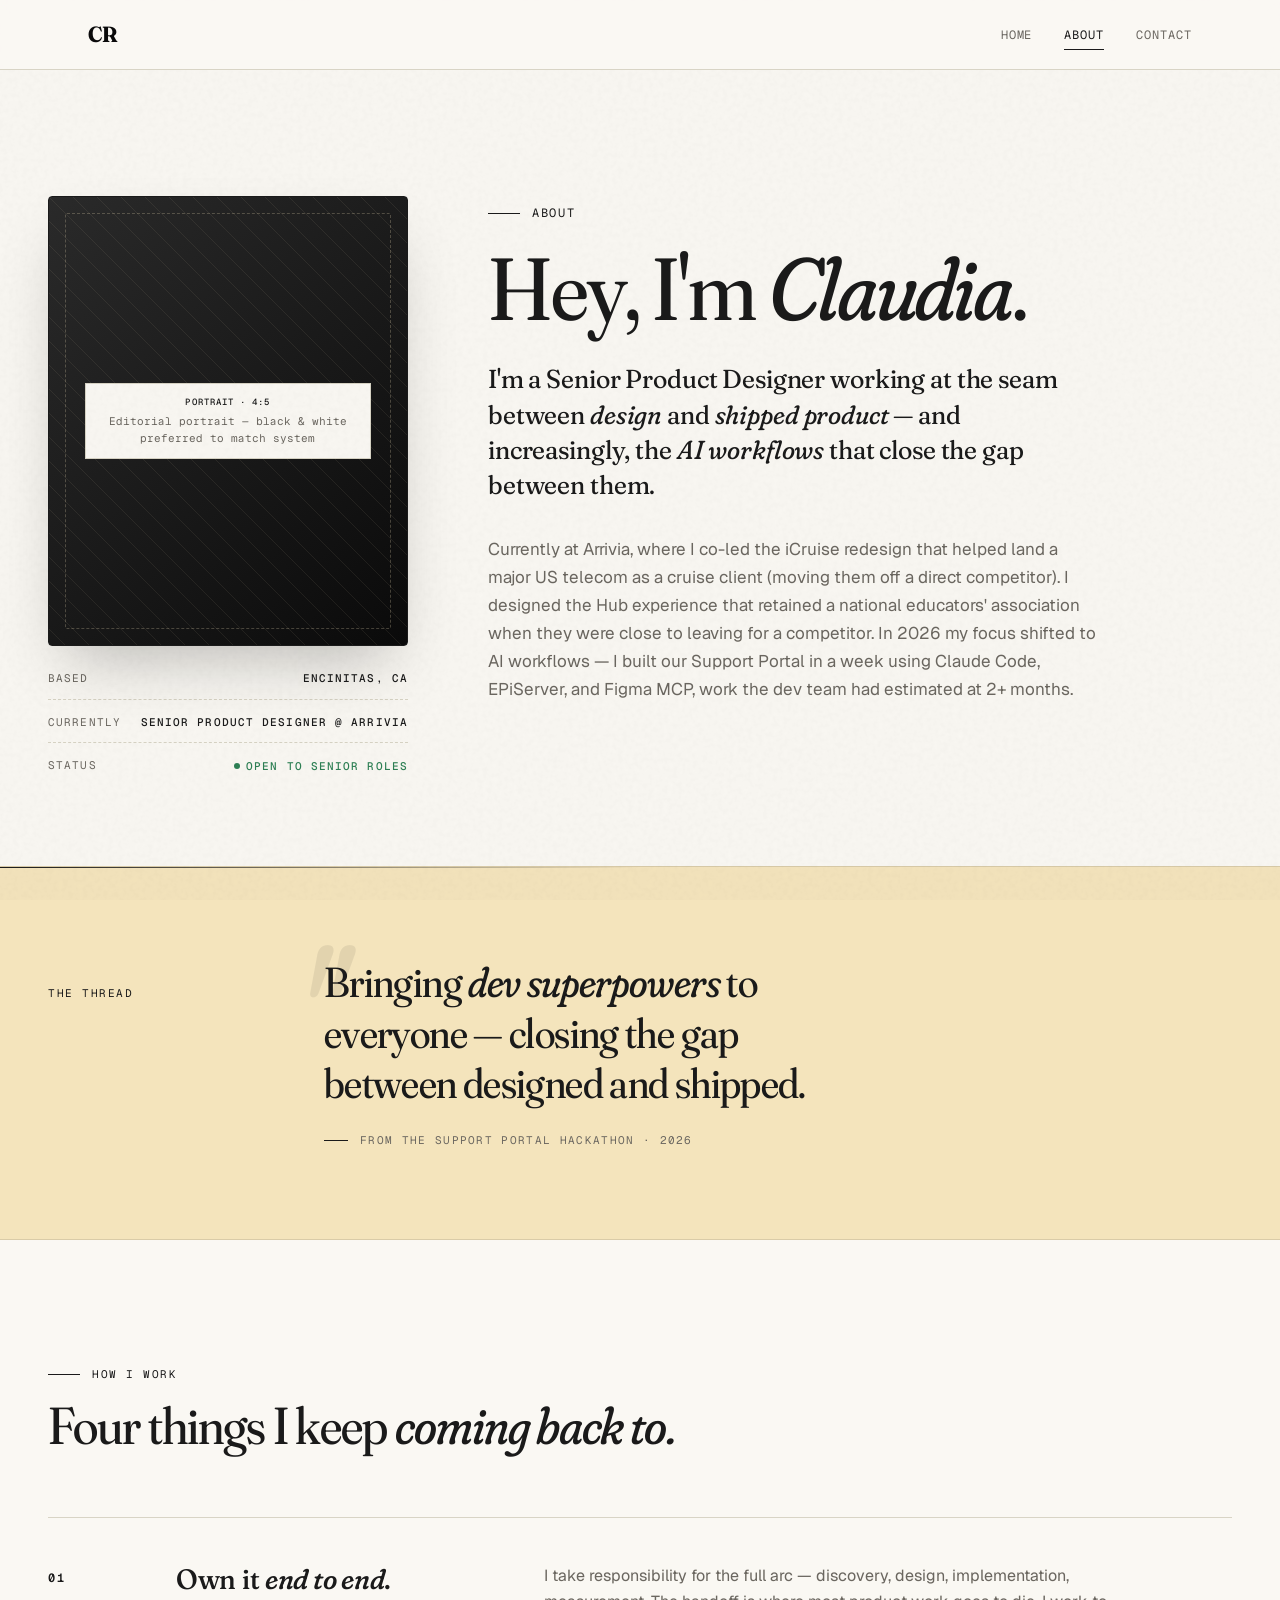
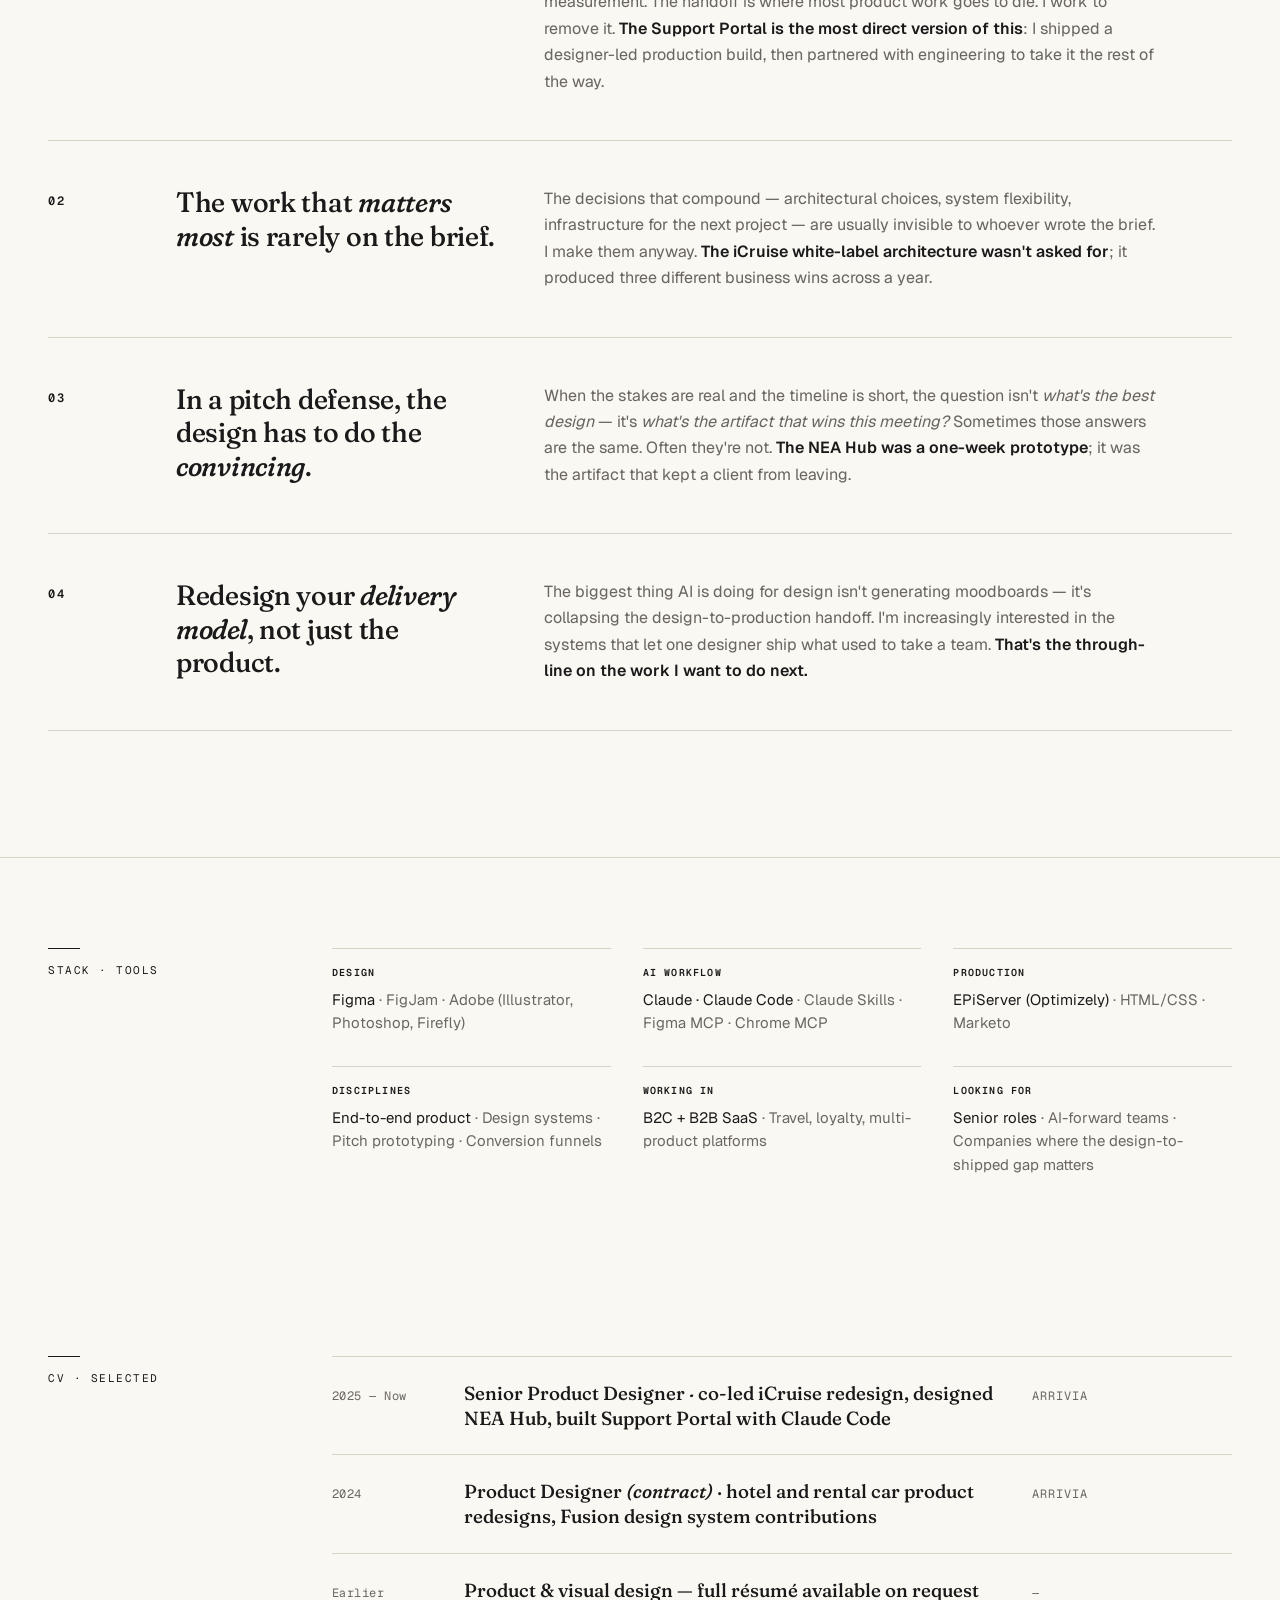
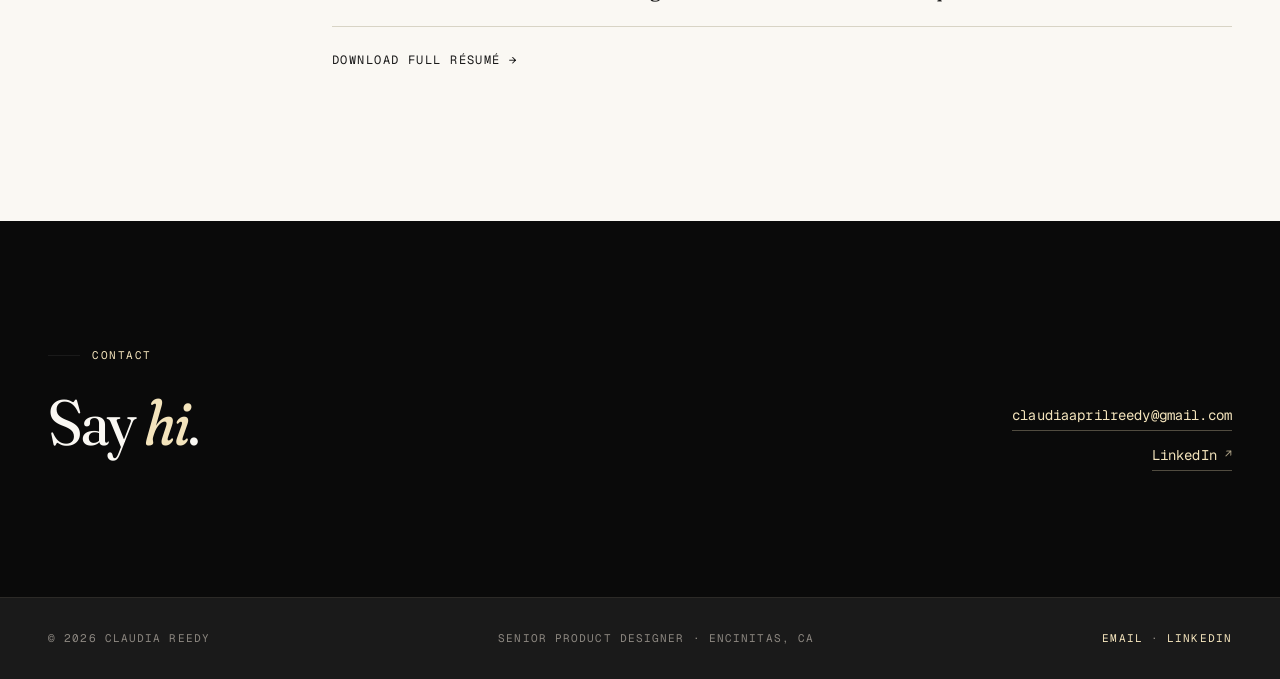
==== commit 554e7a31: "Replace job-seeking CTA with quiet contact section Swap the "Open to senior roles — looking for the " ====
--- a/about.html
+++ b/about.html
@@ -23,7 +23,7 @@
     <div class="nav-links">
       <a href="index.html">Home</a>
       <a href="about.html" class="active">About</a>
-      <a href="#">Contact</a>
+      <a href="#contact">Contact</a>
     </div>
   </div>
 </nav>
@@ -191,15 +191,17 @@
   </div>
 </section>
 
-<!-- ============ CTA ============ -->
-<section class="cta" data-reveal>
+<!-- ============ CONTACT ============ -->
+<section class="cta cta--contact" id="contact" data-reveal>
   <div class="cta-inner">
     <div>
-      <div class="cta-eyebrow">Open to senior roles · 2026</div>
-      <h2 class="cta-title">If the gap between <em>designed and shipped</em> is the problem you're solving — let's talk.</h2>
-      <p class="cta-sub">I'm most interested in roles where AI-native design workflows are part of the brief, not a side project. Reach out anytime.</p>
-    </div>
-    <a href="#" class="cta-button">Get in touch →</a>
+      <div class="cta-eyebrow">Contact</div>
+      <h2 class="cta-title">Say <em>hi</em>.</h2>
+    </div>
+    <div class="contact-links">
+      <a href="mailto:claudiaaprilreedy@gmail.com" class="contact-link">claudiaaprilreedy@gmail.com</a>
+      <a href="https://www.linkedin.com/in/claudia-reedy-803a4534b/" class="contact-link" target="_blank" rel="noopener">LinkedIn <span class="arrow" aria-hidden="true">↗</span></a>
+    </div>
   </div>
 </section>
 
@@ -207,7 +209,11 @@
   <div class="footer-inner">
     <span>© 2026 Claudia Reedy</span>
     <span>Senior Product Designer · Encinitas, CA</span>
-    <a href="#">Email · LinkedIn · Read.cv</a>
+    <span>
+      <a href="mailto:claudiaaprilreedy@gmail.com">Email</a>
+      ·
+      <a href="https://www.linkedin.com/in/claudia-reedy-803a4534b/" target="_blank" rel="noopener">LinkedIn</a>
+    </span>
   </div>
 </footer>
 
--- a/styles/system.css
+++ b/styles/system.css
@@ -717,6 +717,52 @@
   gap: 16px;
 }
 
+/* ============ CONTACT VARIANT OF CTA STRIP ============
+   Used on home + about. Strips the subtitle + cream-bordered button
+   in favor of a stacked list of contact links. The black-strip shell
+   (.cta) is reused; only the inner is different. */
+
+.cta--contact .cta-inner {
+  align-items: end;
+}
+
+.contact-links {
+  display: flex;
+  flex-direction: column;
+  align-items: flex-start;
+  gap: 14px;
+  font-family: var(--mono);
+  font-size: 14px;
+  letter-spacing: 0.01em;
+}
+
+@media (min-width: 900px) {
+  .contact-links {
+    align-items: flex-end;
+  }
+}
+
+.contact-link {
+  color: var(--cream);
+  text-decoration: none;
+  padding-bottom: 4px;
+  border-bottom: 1px solid rgba(244, 228, 188, 0.3);
+  transition: border-color 0.2s, color 0.2s;
+  display: inline-flex;
+  align-items: center;
+  gap: 8px;
+}
+
+.contact-link:hover {
+  border-bottom-color: var(--cream);
+  color: #fff;
+}
+
+.contact-link .arrow {
+  font-size: 0.85em;
+  opacity: 0.7;
+}
+
 /* ============ SITE FOOTER ============ */
 footer.site {
   background: var(--ink);
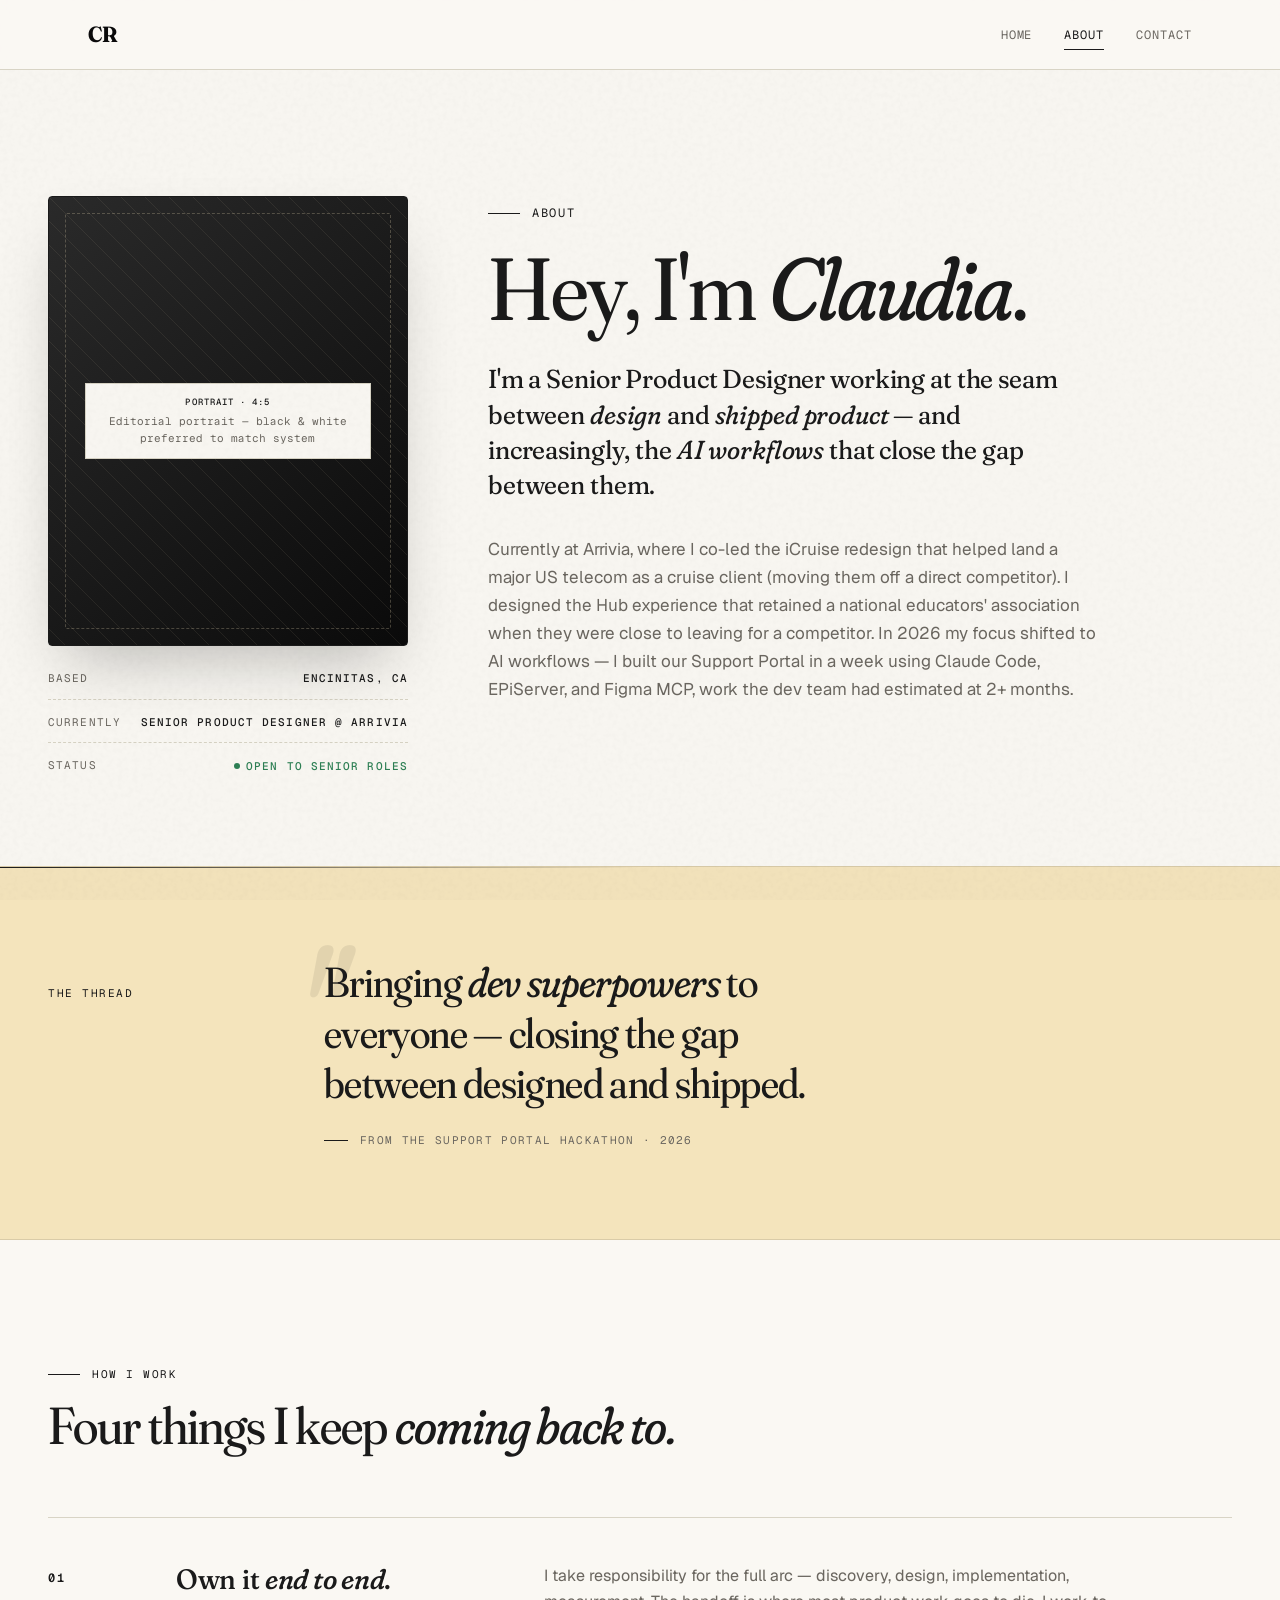
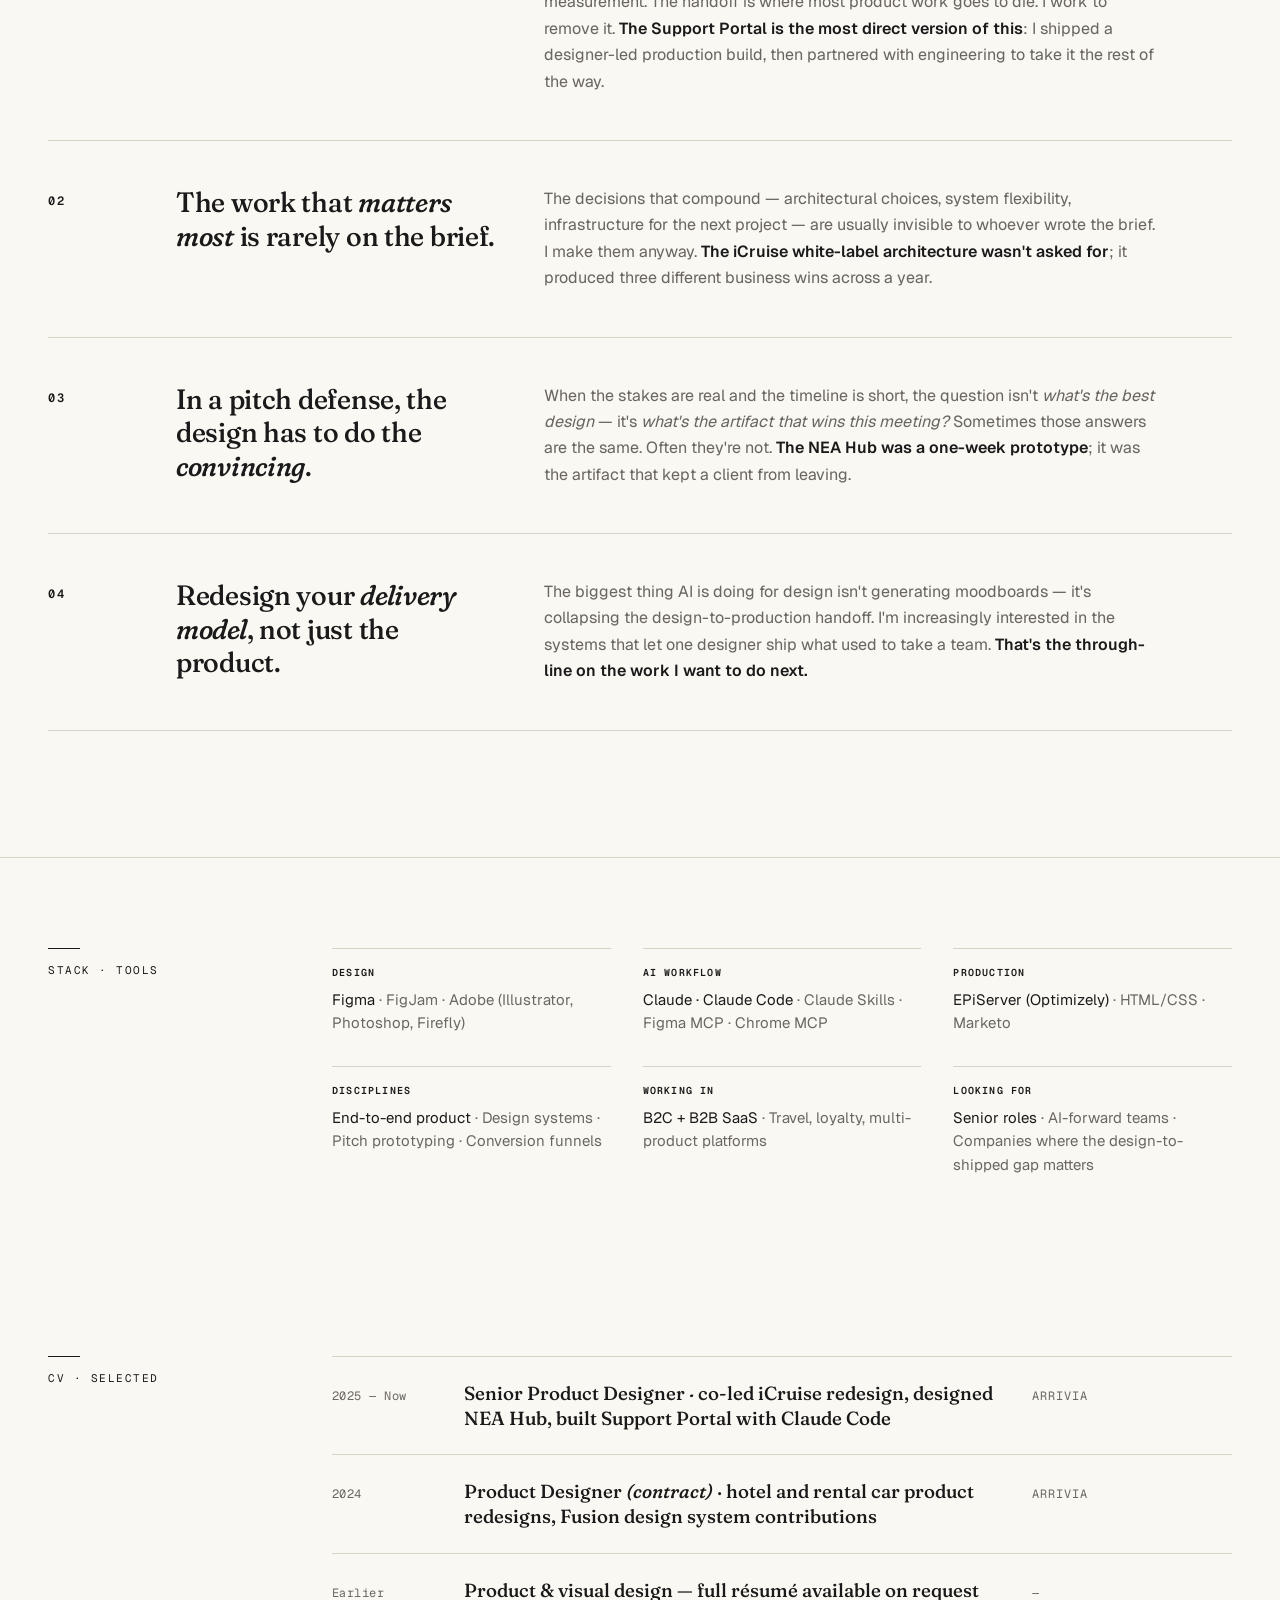
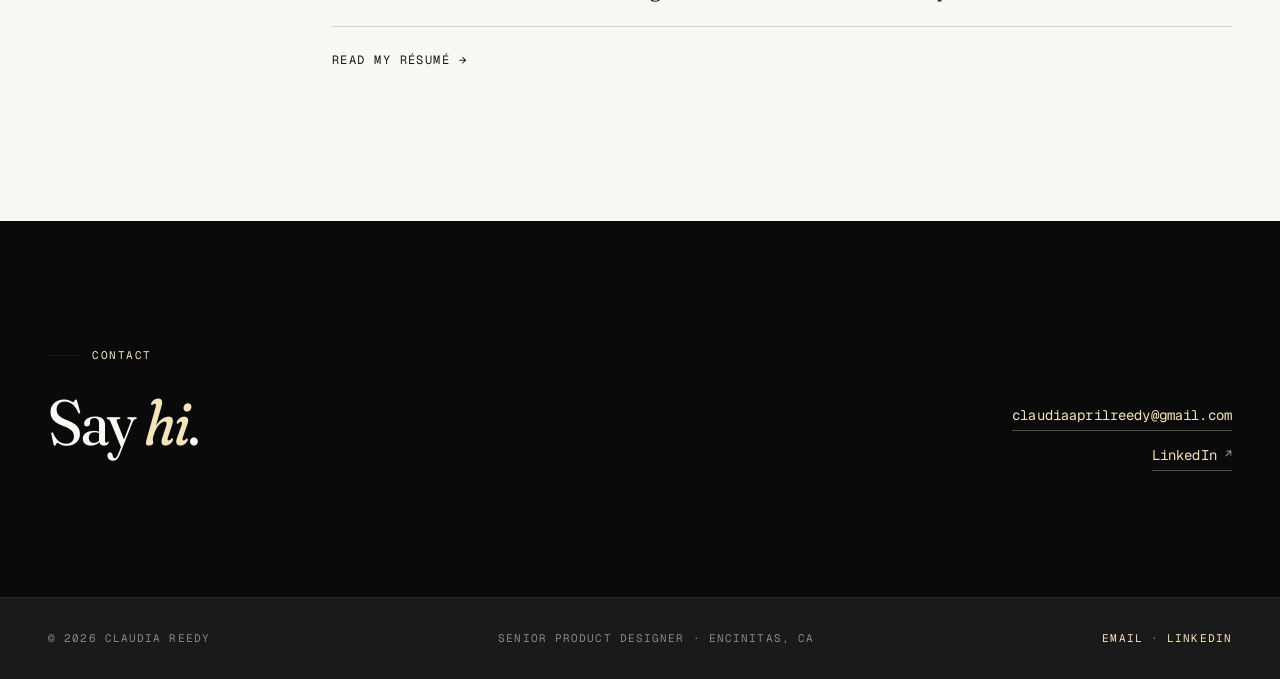
==== commit 71834ce0: "Add /resume page, wire About link Designed résumé view that matches the portfolio's Fraunces/Geist a" ====
--- a/about.html
+++ b/about.html
@@ -186,7 +186,7 @@
         </div>
       </div>
 
-      <a href="#" class="cv-link">Download full résumé →</a>
+      <a href="resume.html" class="cv-link">Read my résumé →</a>
     </div>
   </div>
 </section>
@@ -200,7 +200,7 @@
     </div>
     <div class="contact-links">
       <a href="mailto:claudiaaprilreedy@gmail.com" class="contact-link">claudiaaprilreedy@gmail.com</a>
-      <a href="https://www.linkedin.com/in/claudia-reedy-803a4534b/" class="contact-link" target="_blank" rel="noopener">LinkedIn <span class="arrow" aria-hidden="true">↗</span></a>
+      <a href="https://www.linkedin.com/in/claudiareedy/" class="contact-link" target="_blank" rel="noopener">LinkedIn <span class="arrow" aria-hidden="true">↗</span></a>
     </div>
   </div>
 </section>
@@ -212,7 +212,7 @@
     <span>
       <a href="mailto:claudiaaprilreedy@gmail.com">Email</a>
       ·
-      <a href="https://www.linkedin.com/in/claudia-reedy-803a4534b/" target="_blank" rel="noopener">LinkedIn</a>
+      <a href="https://www.linkedin.com/in/claudiareedy/" target="_blank" rel="noopener">LinkedIn</a>
     </span>
   </div>
 </footer>
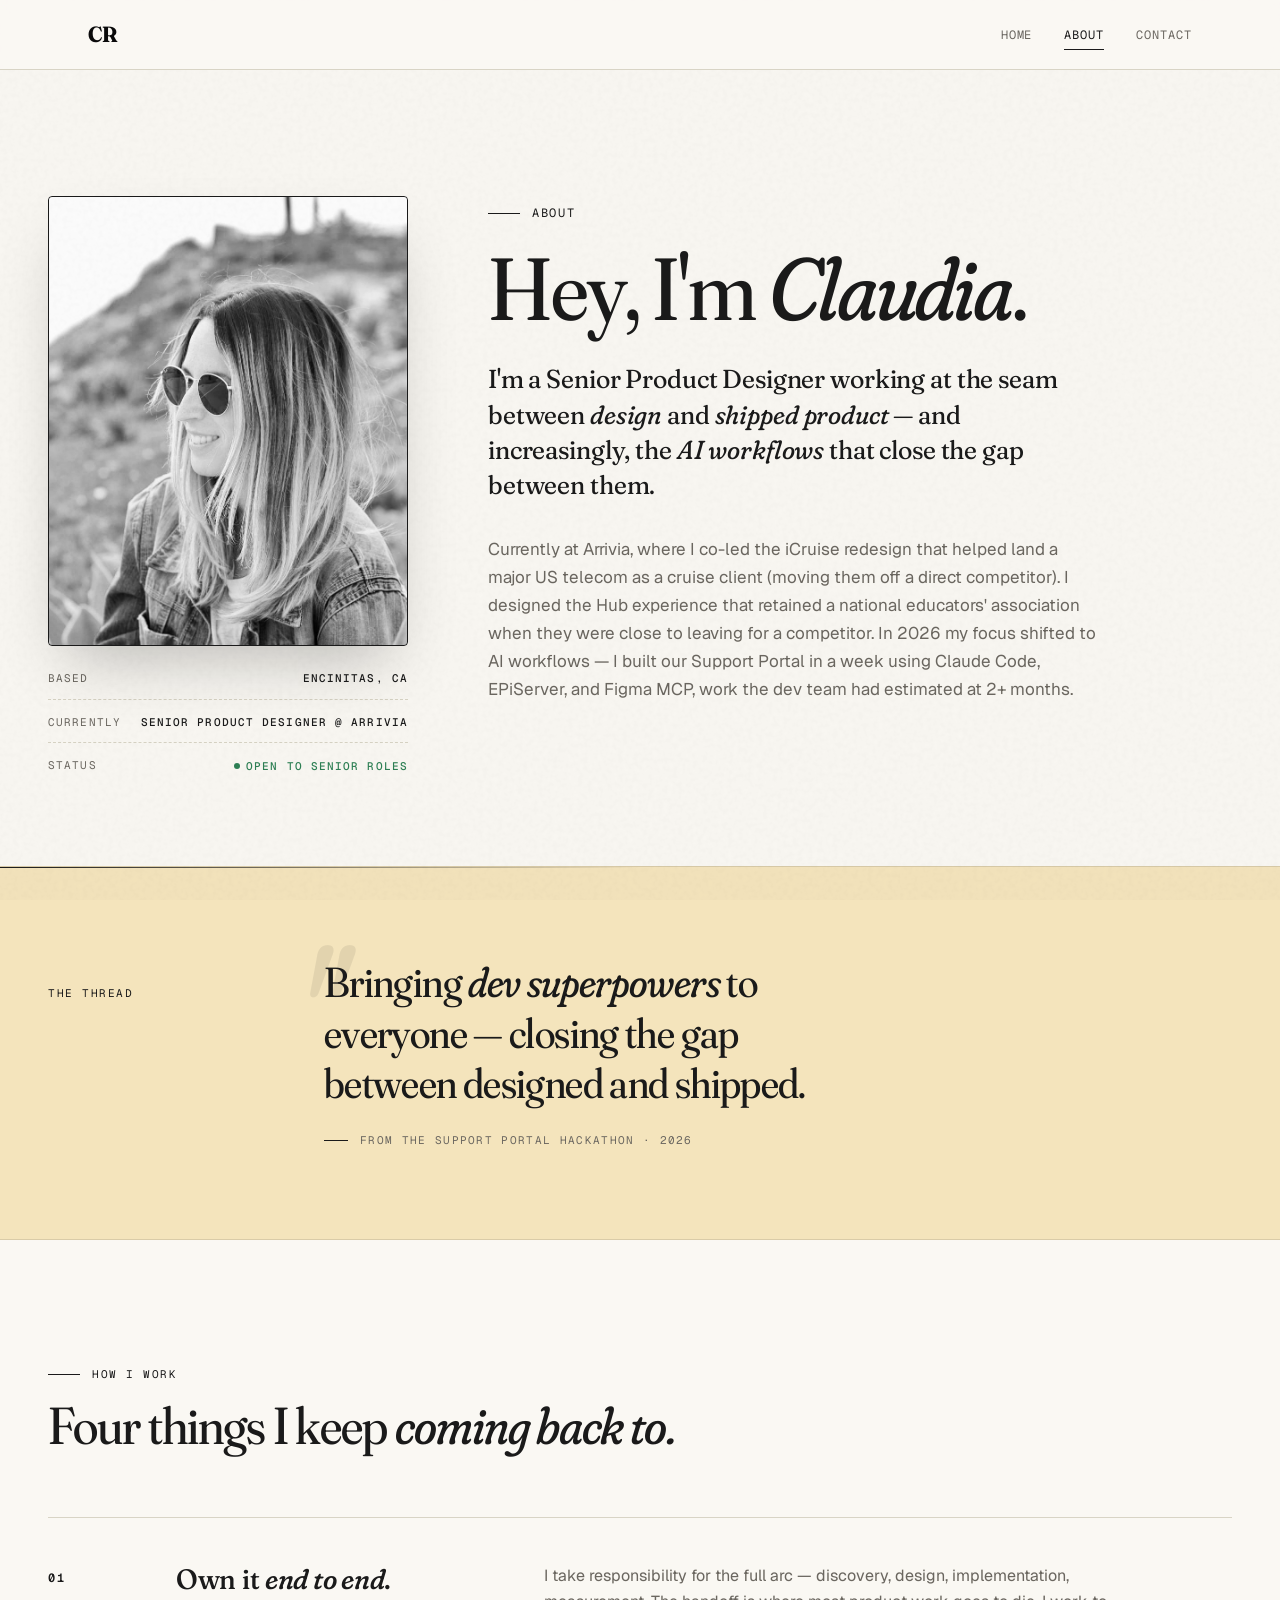
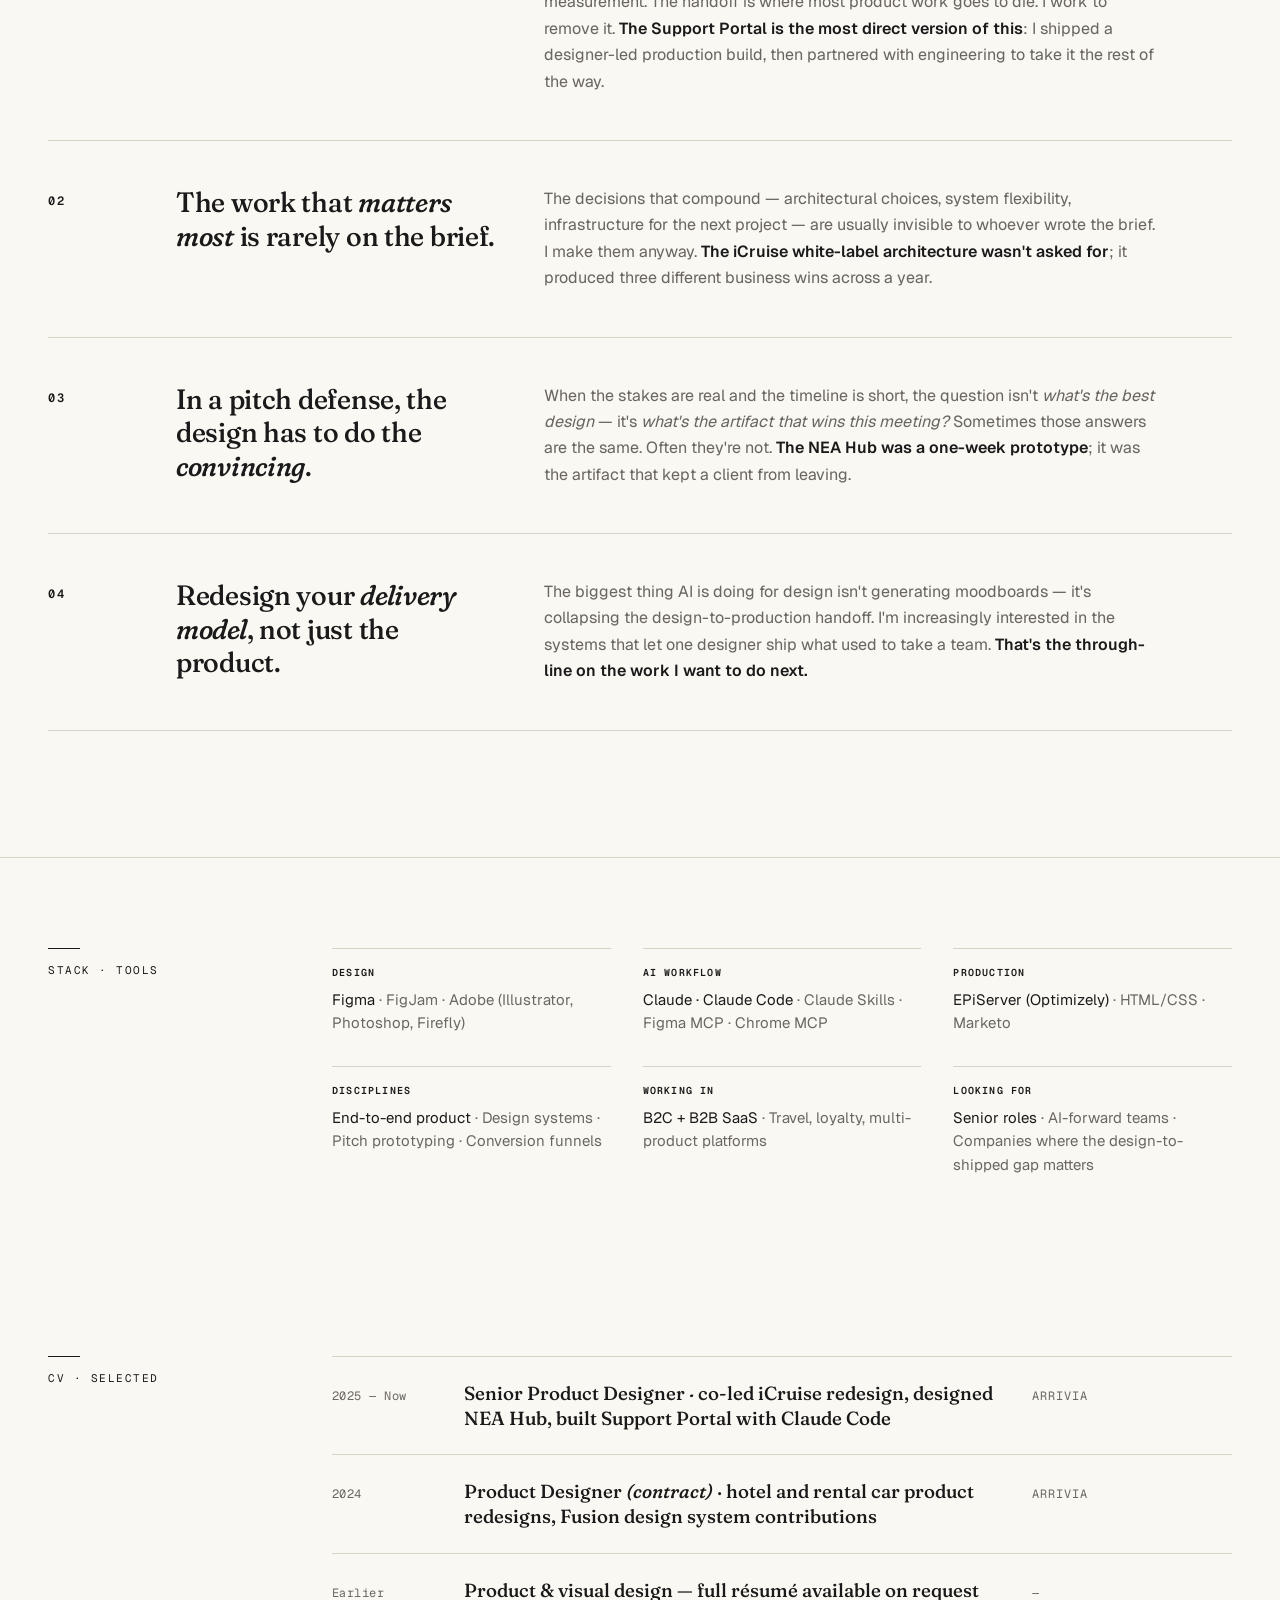
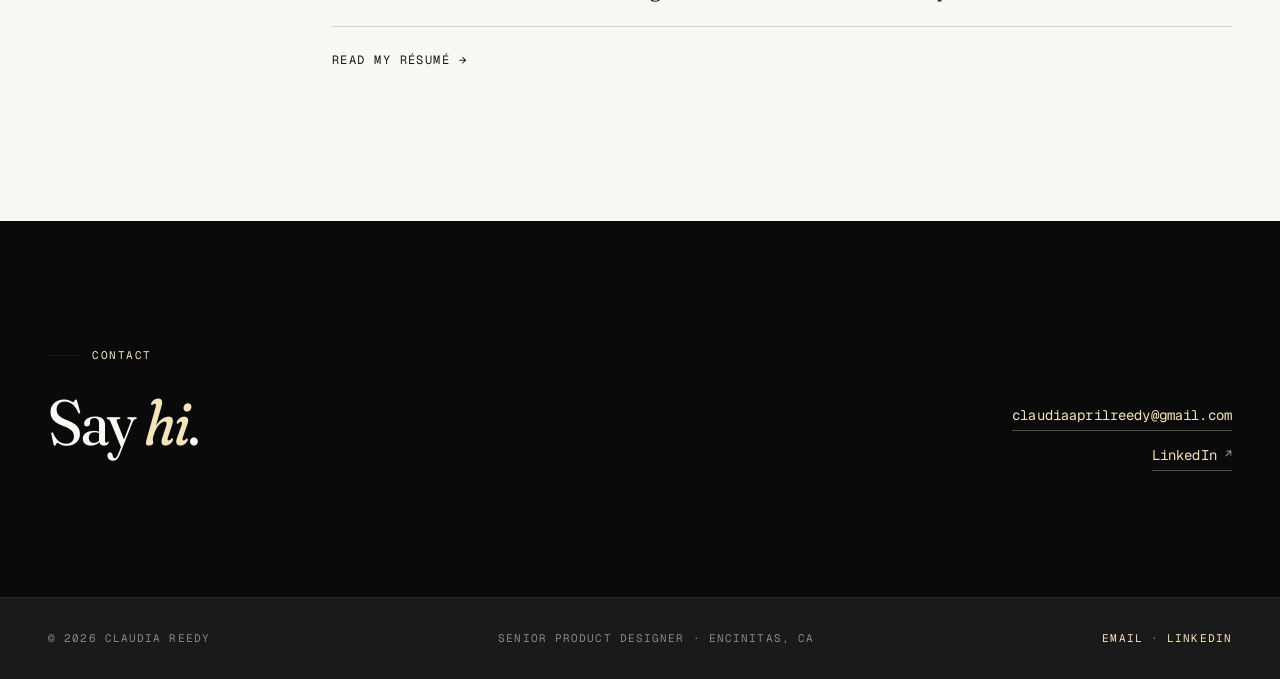
==== commit 8e3e713d: "Add About page portrait Editorial B&W shot, landscape source cropped to 4:5 vertical via object-fit:" ====
--- a/about.html
+++ b/about.html
@@ -34,12 +34,7 @@
 
     <div class="portrait-wrap">
       <div class="portrait-frame">
-        <div class="portrait-label">
-          <div class="vlabel">
-            <span class="vlabel-tag">Portrait · 4:5</span>
-            Editorial portrait — black & white preferred to match system
-          </div>
-        </div>
+        <img src="assets/images/portrait.jpg" alt="Claudia Reedy, editorial portrait" loading="eager">
       </div>
       <div class="portrait-meta">
         <div class="portrait-stat">
--- a/styles/about.css
+++ b/styles/about.css
@@ -91,6 +91,21 @@
   font-weight: 500;
 }
 
+/* When a real portrait is dropped in, hide the placeholder decoration
+   (diagonal lines, dashed border, and vlabel) and let the image fill. */
+.portrait-frame:has(img)::before,
+.portrait-frame:has(img)::after { display: none; }
+
+.portrait-frame:has(img) .portrait-label { display: none; }
+
+.portrait-frame img {
+  width: 100%;
+  height: 100%;
+  object-fit: cover;
+  object-position: 60% center;
+  display: block;
+}
+
 .portrait-meta {
   margin-top: 24px;
   display: flex;
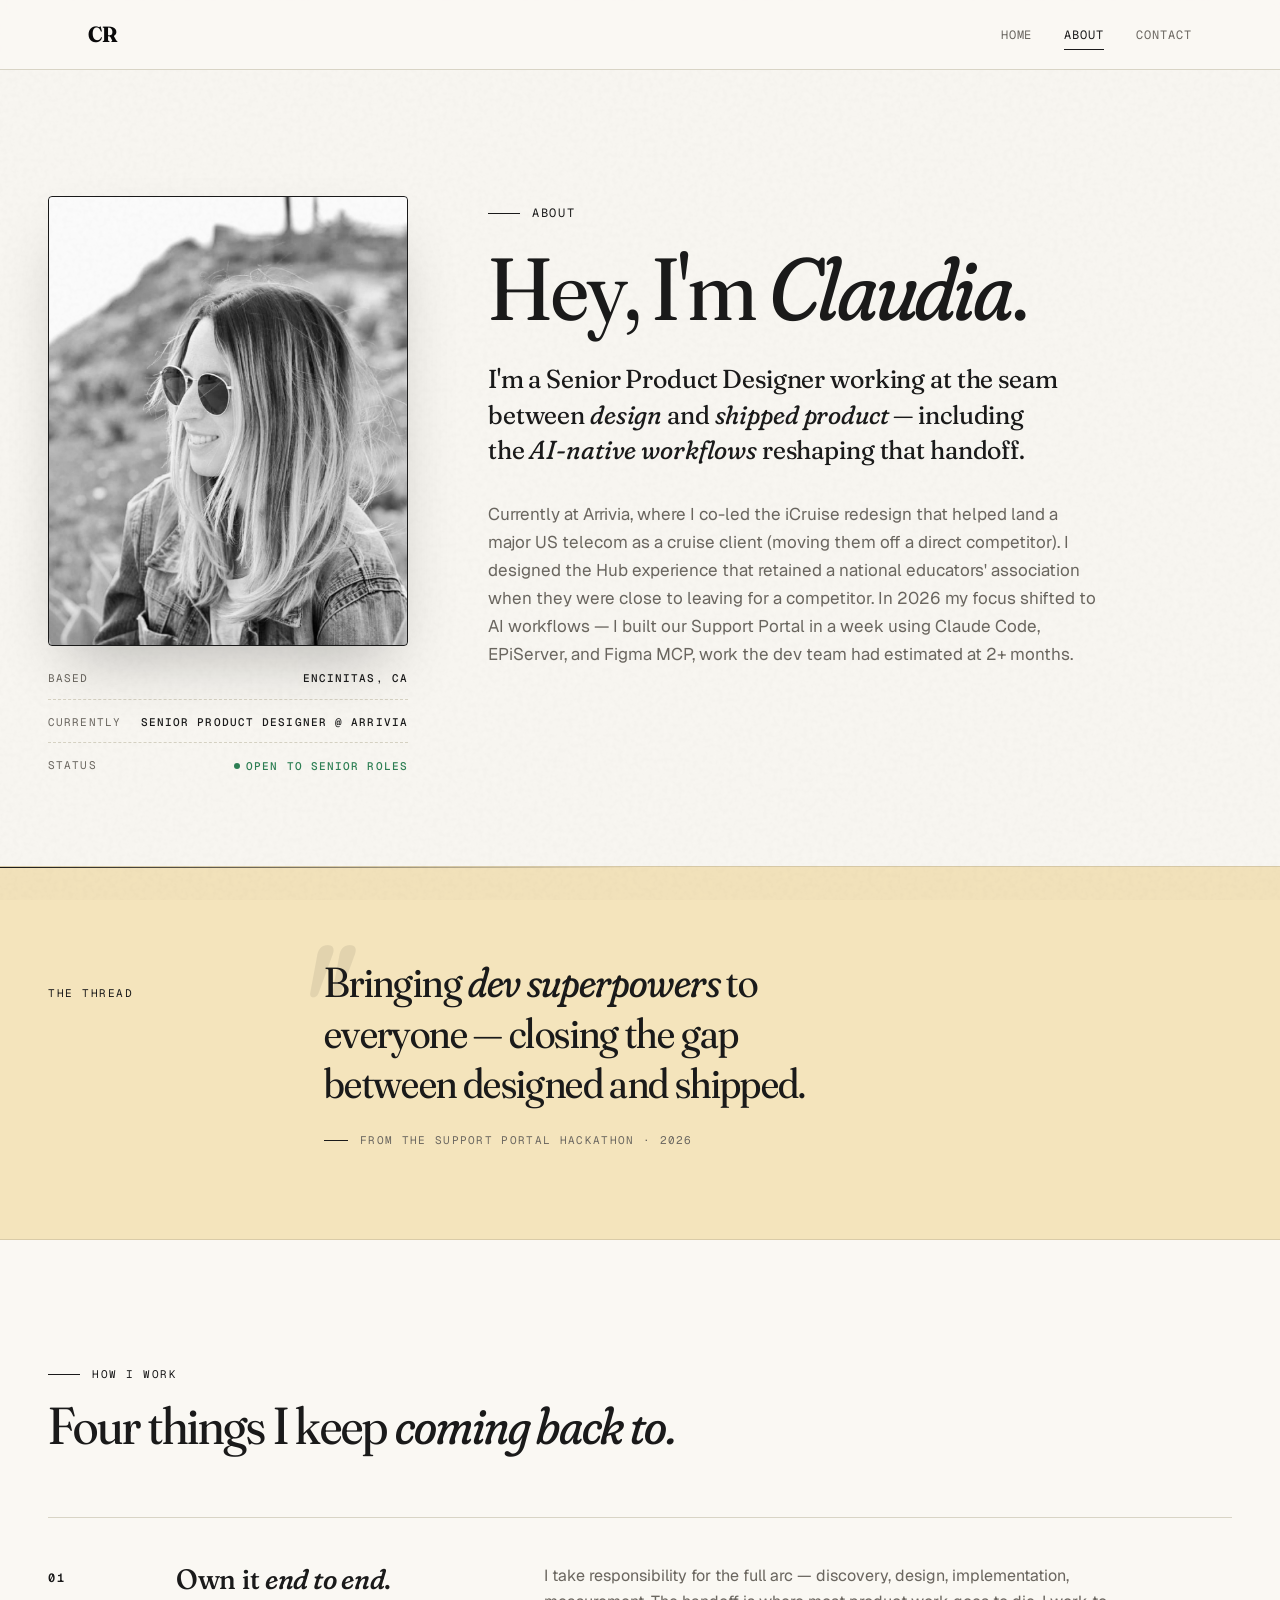
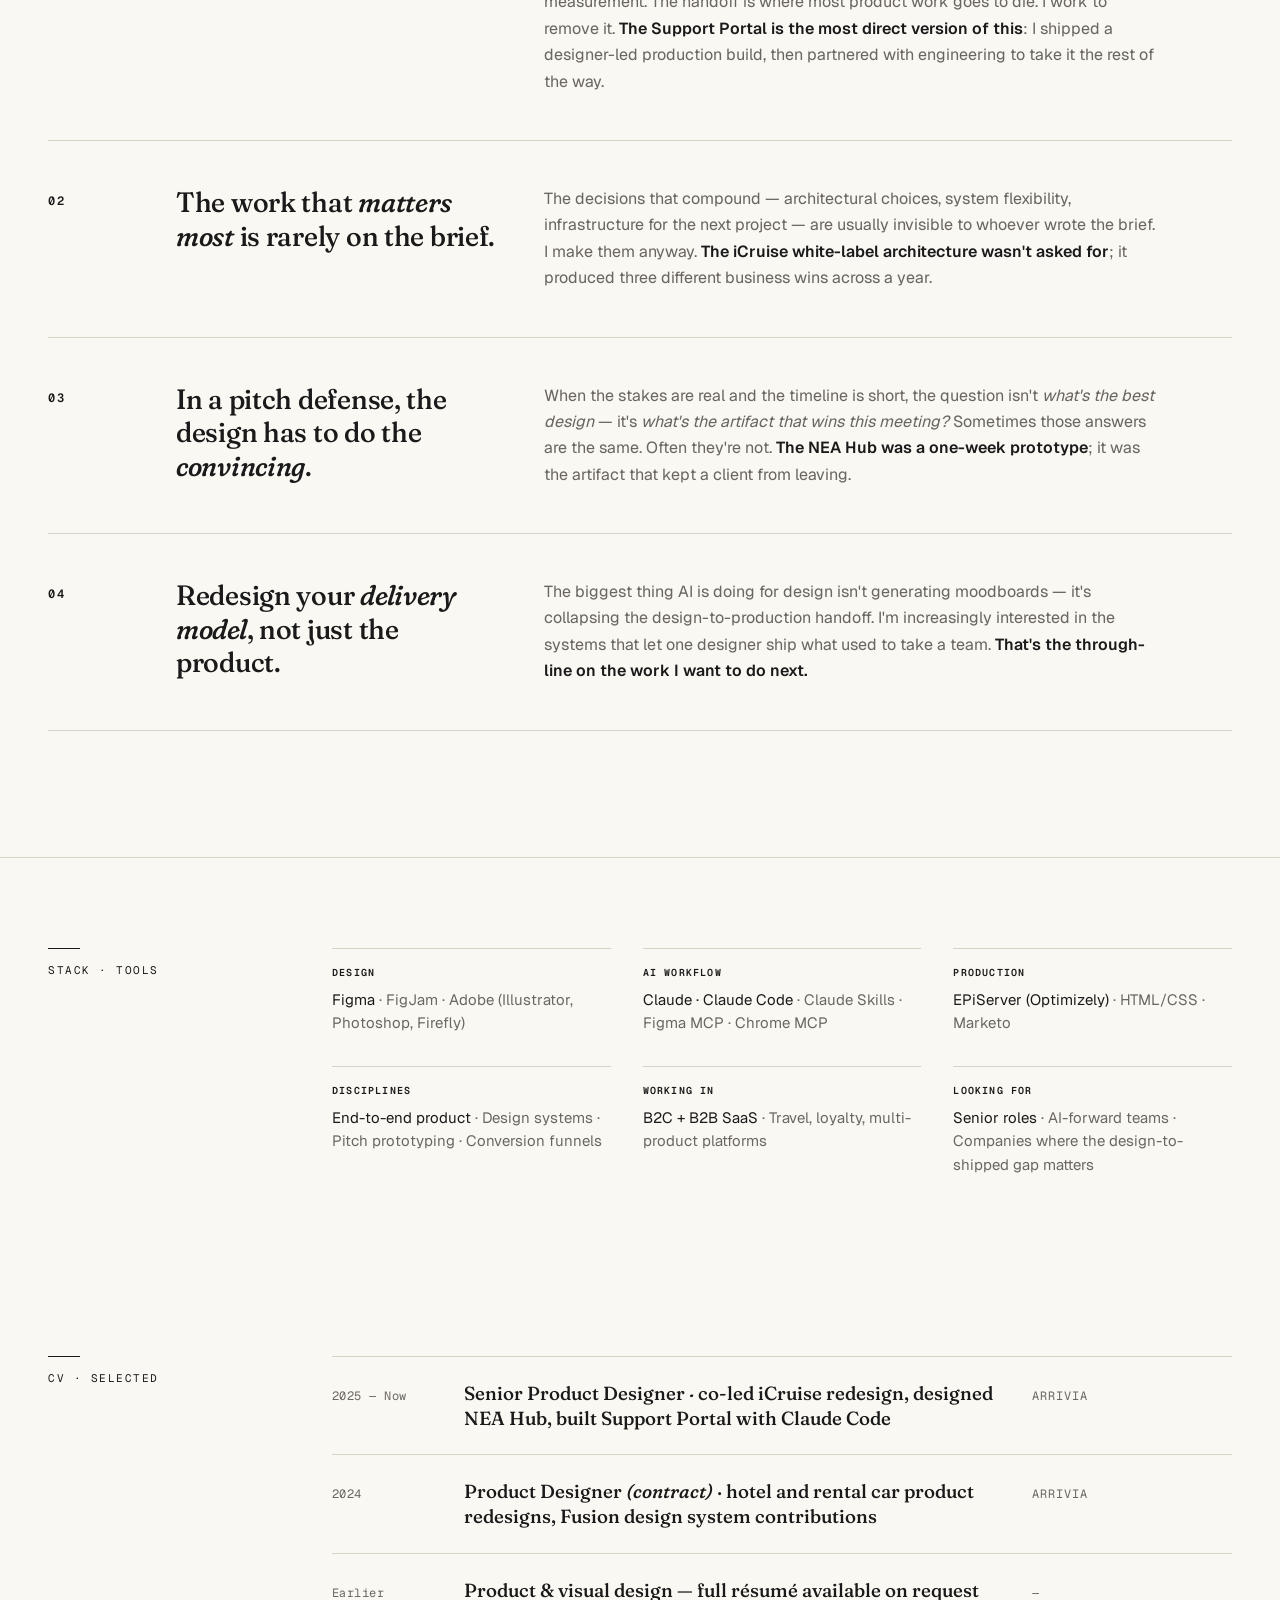
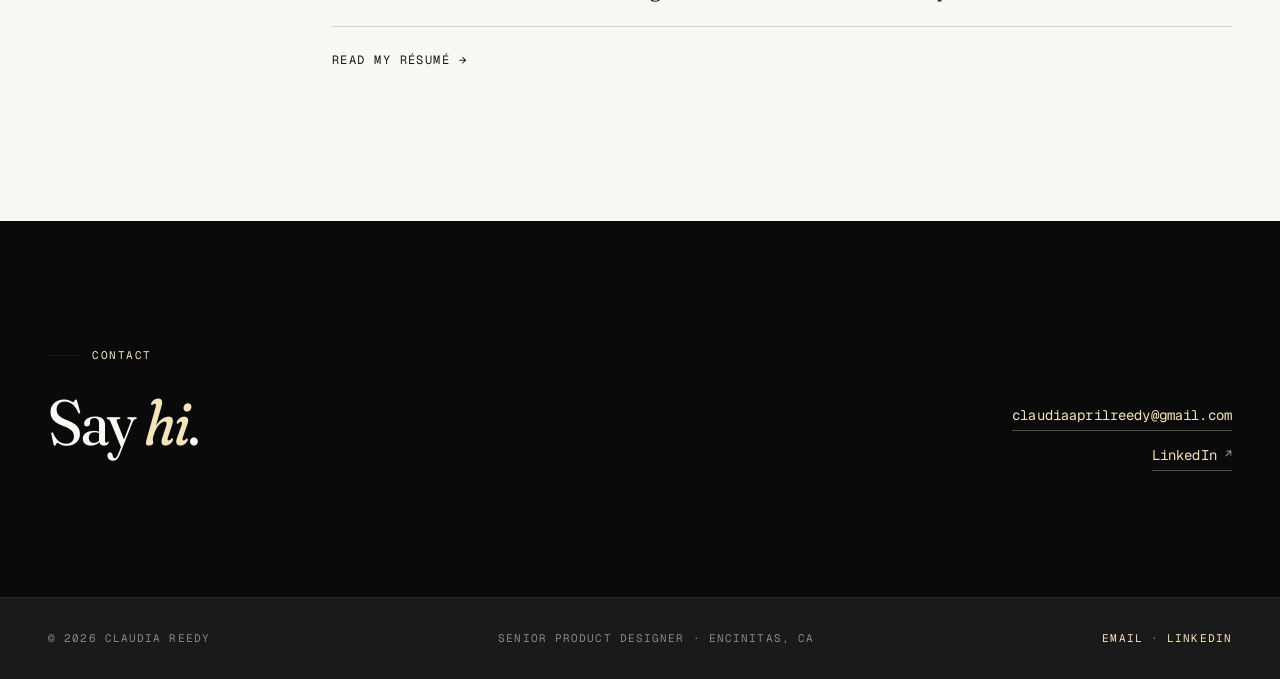
==== commit 8b06fb54: "About: rephrase lede to reduce AI-workflow repetition Co-Authored-By: Claude Opus 4.7 (1M context) <" ====
--- a/about.html
+++ b/about.html
@@ -57,7 +57,7 @@
       <h1 class="about-title">Hey, I'm <em>Claudia</em>.</h1>
 
       <p class="about-lede">
-        I'm a Senior Product Designer working at the seam between <em>design</em> and <em>shipped product</em> — and increasingly, the <em>AI workflows</em> that close the gap between them.
+        I'm a Senior Product Designer working at the seam between <em>design</em> and <em>shipped product</em> — including the <em>AI-native workflows</em> reshaping that handoff.
       </p>
 
       <p class="about-supporting">
--- a/styles/system.css
+++ b/styles/system.css
@@ -319,6 +319,13 @@
     grid-template-columns: 220px 1fr;
     gap: 64px;
   }
+
+  /* Anchor section-content to the wide column even when there are
+     multiple section-content chunks per body-inner (e.g. the iCruise
+     "Mid-Project" + "Post-Launch" chrono-markers split content into
+     several blocks). Without this, CSS Grid auto-places later chunks
+     in column 1 (the narrow label column) and the text gets squished. */
+  .section-content { grid-column: 2; }
 }
 
 .section-label {
@@ -506,6 +513,71 @@
   margin-right: 8px;
 }
 
+/* When a real image or video is dropped into a visual-frame, hide
+   the placeholder decoration (diagonal lines, dashed border) and
+   let the media fill the frame. Mirrors the case-image / portrait
+   pattern used on home + about. */
+.visual-frame:has(img)::before,
+.visual-frame:has(img)::after,
+.visual-frame:has(video)::before,
+.visual-frame:has(video)::after { display: none; }
+
+.visual-frame img,
+.visual-frame video {
+  width: 100%;
+  height: 100%;
+  object-fit: cover;
+  display: block;
+}
+
+/* Portrait variant — for stacked-mockup visuals (vertical sources)
+   that don't fit the default 16:9 frame. Constrains width so a tall
+   image doesn't dominate the page, centers it in the grid column. */
+.visual-block.portrait .visual-frame {
+  aspect-ratio: 5 / 6;
+  max-width: 640px;
+  margin: 0 auto;
+}
+
+.visual-block.portrait .visual-caption {
+  max-width: 640px;
+  margin-left: auto;
+  margin-right: auto;
+}
+
+/* Square variant — multi-device grid mockups (~1:1). Slightly wider
+   max than portrait so individual devices stay legible. */
+.visual-block.square .visual-frame {
+  aspect-ratio: 1 / 1;
+  max-width: 800px;
+  margin: 0 auto;
+}
+
+.visual-block.square .visual-caption {
+  max-width: 800px;
+  margin-left: auto;
+  margin-right: auto;
+}
+
+/* Landscape-flex variant — wider-than-square but not 16:9 sources
+   (e.g., 3:2 multi-laptop mockups). Use object-fit: contain so the
+   full source shows without cropping. */
+.visual-block.landscape .visual-frame {
+  aspect-ratio: 3 / 2;
+  max-width: 1100px;
+  margin: 0 auto;
+}
+
+.visual-block.landscape .visual-frame img {
+  object-fit: contain;
+}
+
+.visual-block.landscape .visual-caption {
+  max-width: 1100px;
+  margin-left: auto;
+  margin-right: auto;
+}
+
 /* Full-bleed visual variant (case studies) */
 .visual-block.full {
   margin-left: calc(-1 * var(--pad));
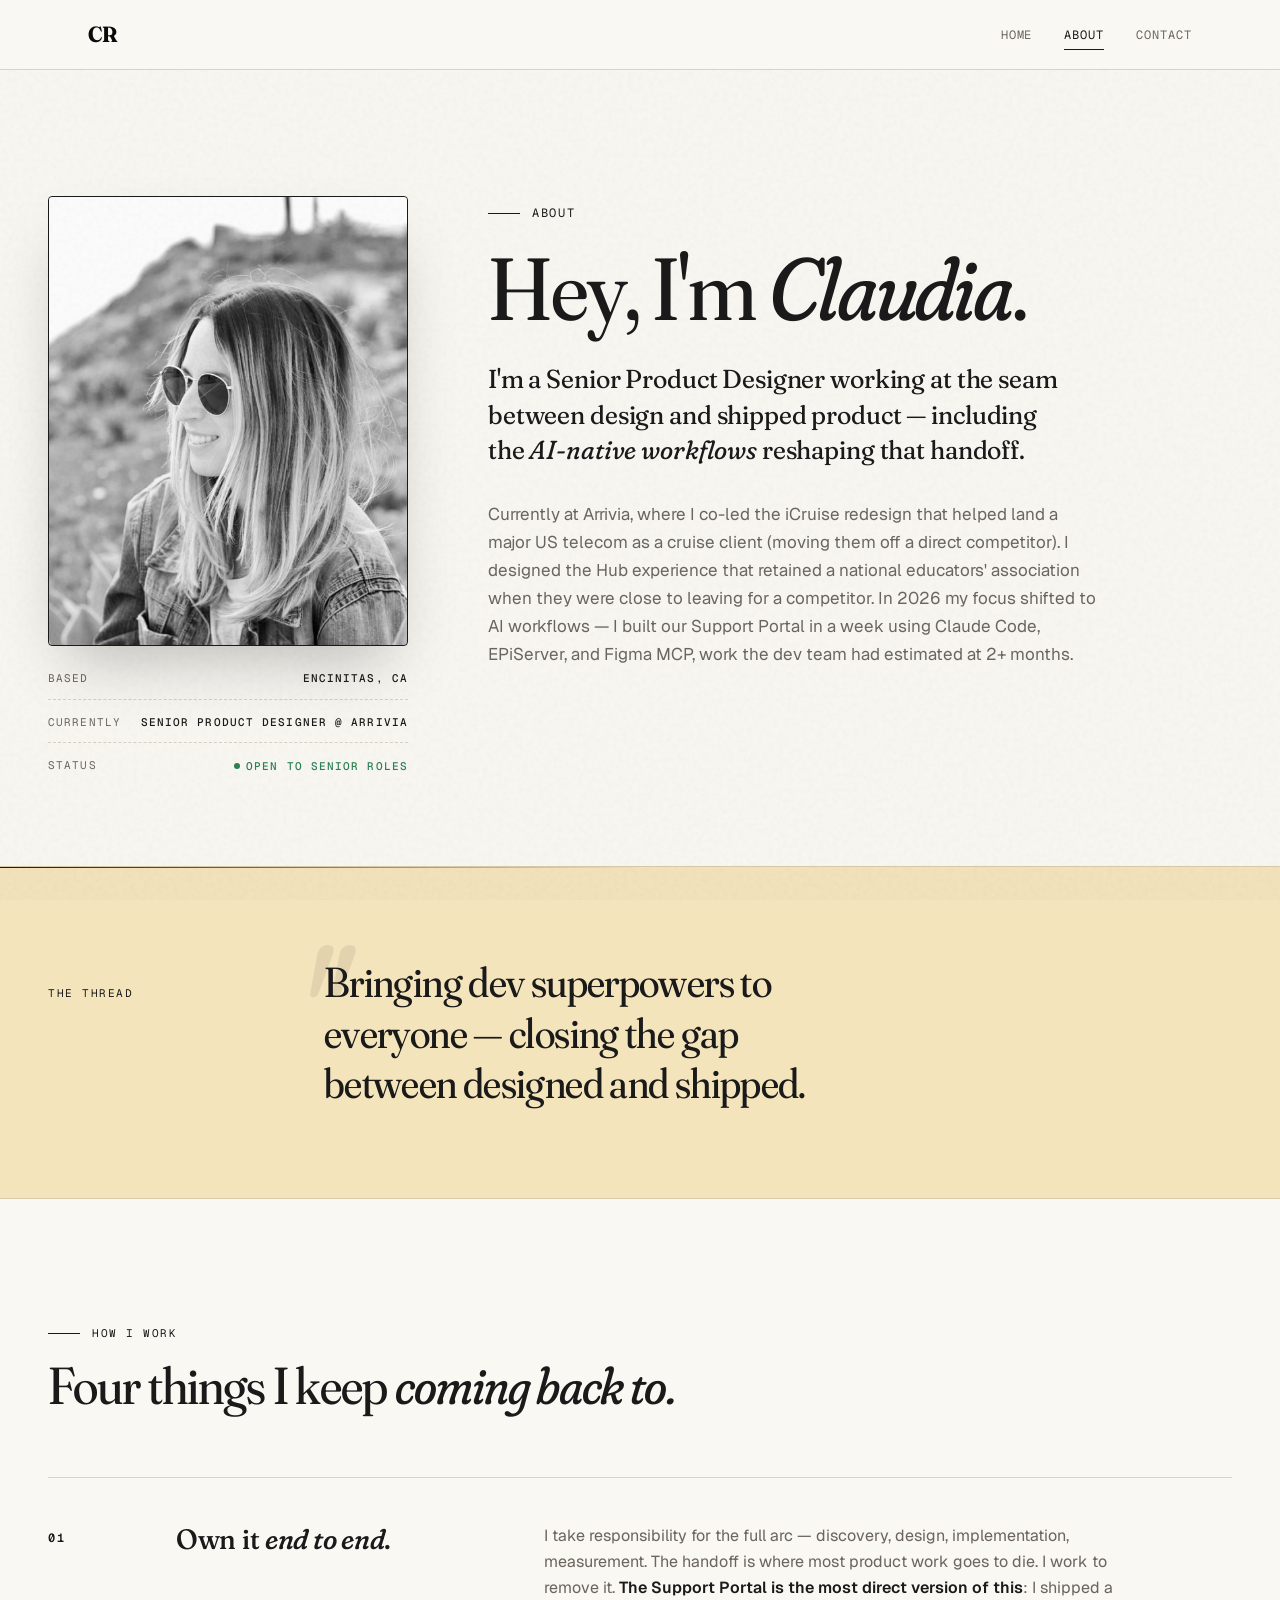
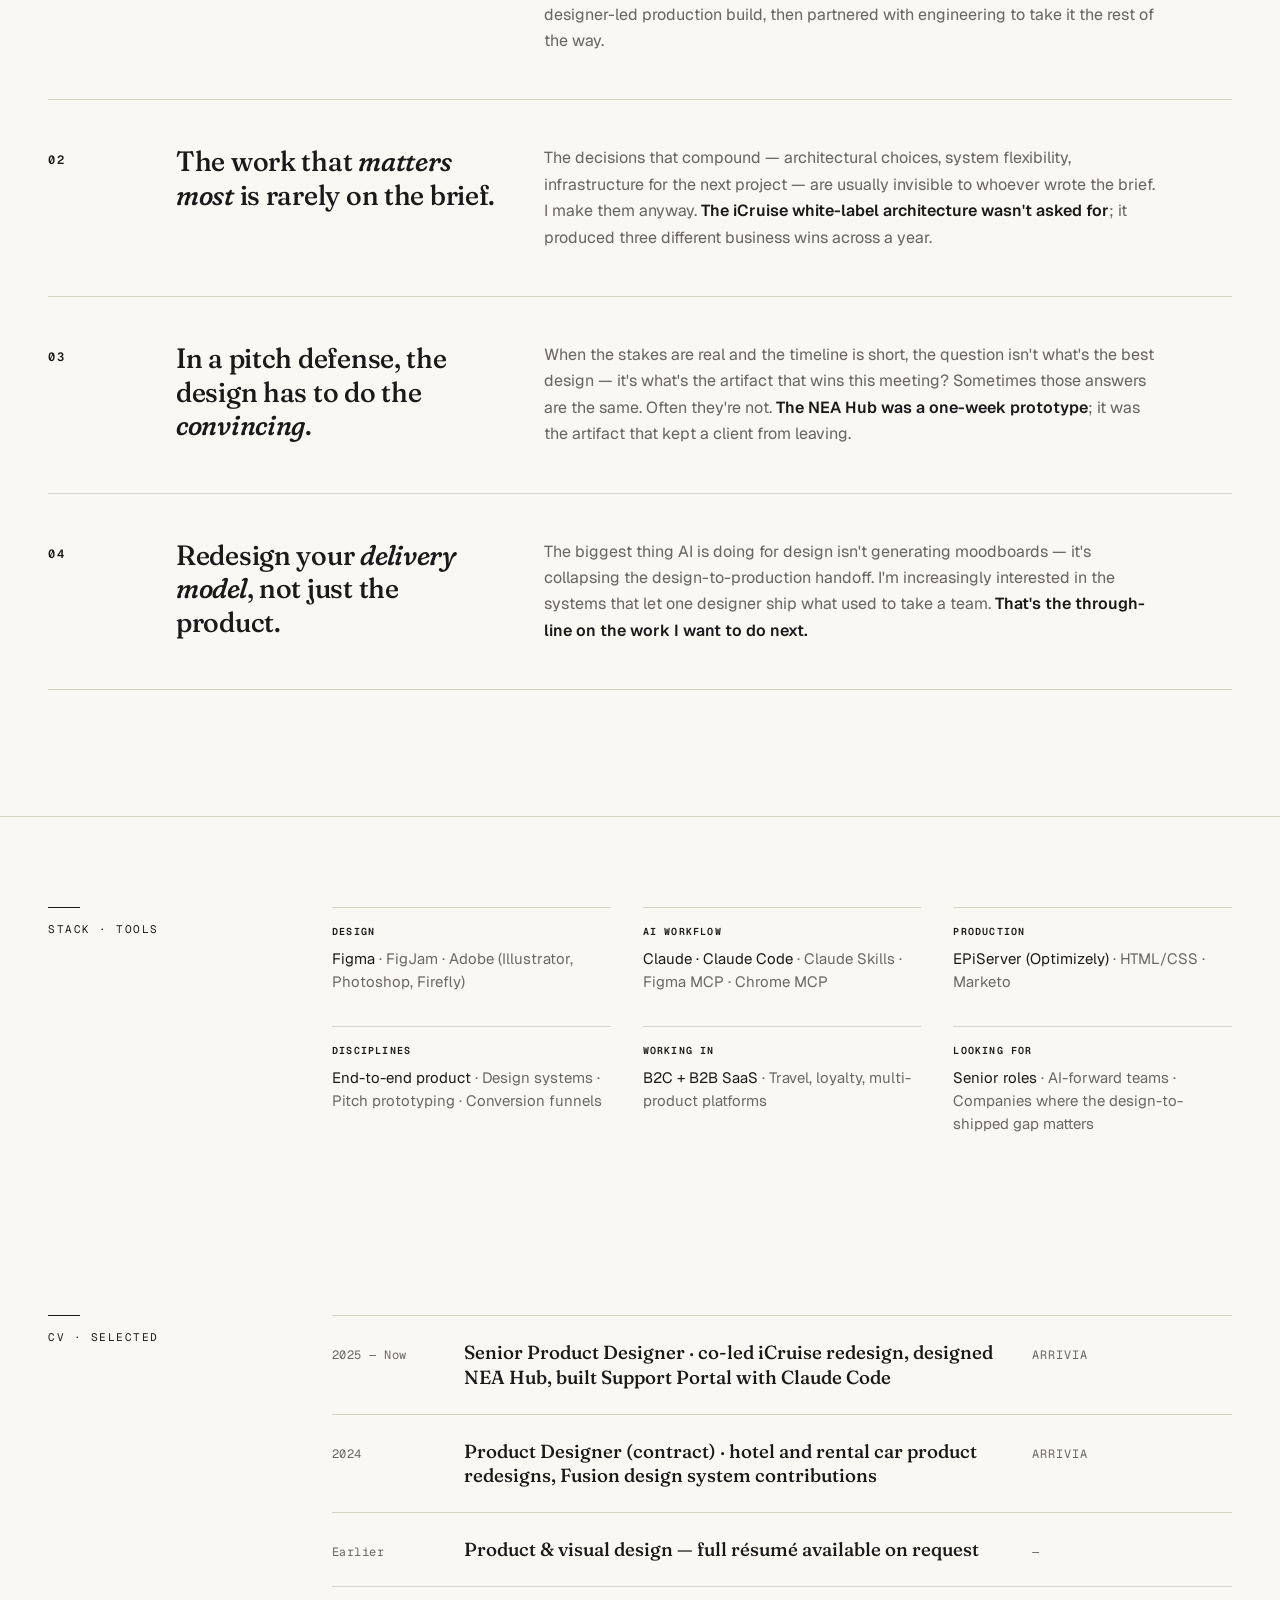
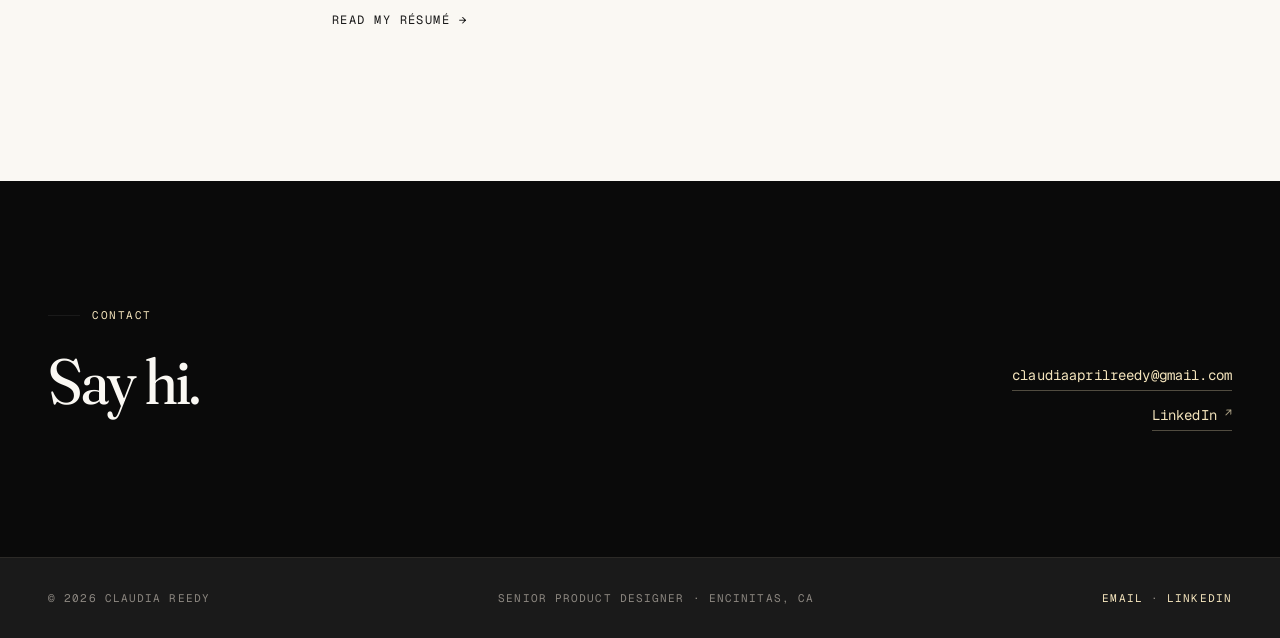
==== commit b6f73723: "Tone down italic frequency, balance Focus chip, drop internal attribution - Strip italics from body " ====
--- a/about.html
+++ b/about.html
@@ -57,7 +57,7 @@
       <h1 class="about-title">Hey, I'm <em>Claudia</em>.</h1>
 
       <p class="about-lede">
-        I'm a Senior Product Designer working at the seam between <em>design</em> and <em>shipped product</em> — including the <em>AI-native workflows</em> reshaping that handoff.
+        I'm a Senior Product Designer working at the seam between design and shipped product — including the <em>AI-native workflows</em> reshaping that handoff.
       </p>
 
       <p class="about-supporting">
@@ -73,9 +73,8 @@
     <div class="thread-label">The thread</div>
     <div>
       <p class="thread-quote">
-        Bringing <em>dev superpowers</em> to everyone — closing the gap between designed and shipped.
+        Bringing dev superpowers to everyone — closing the gap between designed and shipped.
       </p>
-      <div class="thread-attribution">From the Support Portal hackathon · 2026</div>
     </div>
   </div>
 </section>
@@ -105,7 +104,7 @@
       <div class="principle">
         <div class="principle-num">03</div>
         <div class="principle-headline">In a pitch defense, the design has to do the <em>convincing</em>.</div>
-        <p class="principle-body">When the stakes are real and the timeline is short, the question isn't <em>what's the best design</em> — it's <em>what's the artifact that wins this meeting?</em> Sometimes those answers are the same. Often they're not. <strong>The NEA Hub was a one-week prototype</strong>; it was the artifact that kept a client from leaving.</p>
+        <p class="principle-body">When the stakes are real and the timeline is short, the question isn't what's the best design — it's what's the artifact that wins this meeting? Sometimes those answers are the same. Often they're not. <strong>The NEA Hub was a one-week prototype</strong>; it was the artifact that kept a client from leaving.</p>
       </div>
 
       <div class="principle">
@@ -166,12 +165,12 @@
       <div class="cv-list">
         <div class="cv-row">
           <div class="cv-year">2025 — Now</div>
-          <div class="cv-role">Senior Product Designer <em>·</em> co-led iCruise redesign, designed NEA Hub, built Support Portal with Claude Code</div>
+          <div class="cv-role">Senior Product Designer · co-led iCruise redesign, designed NEA Hub, built Support Portal with Claude Code</div>
           <div class="cv-org">Arrivia</div>
         </div>
         <div class="cv-row">
           <div class="cv-year">2024</div>
-          <div class="cv-role">Product Designer <em>(contract)</em> · hotel and rental car product redesigns, Fusion design system contributions</div>
+          <div class="cv-role">Product Designer (contract) · hotel and rental car product redesigns, Fusion design system contributions</div>
           <div class="cv-org">Arrivia</div>
         </div>
         <div class="cv-row">
@@ -191,7 +190,7 @@
   <div class="cta-inner">
     <div>
       <div class="cta-eyebrow">Contact</div>
-      <h2 class="cta-title">Say <em>hi</em>.</h2>
+      <h2 class="cta-title">Say hi.</h2>
     </div>
     <div class="contact-links">
       <a href="mailto:claudiaaprilreedy@gmail.com" class="contact-link">claudiaaprilreedy@gmail.com</a>
